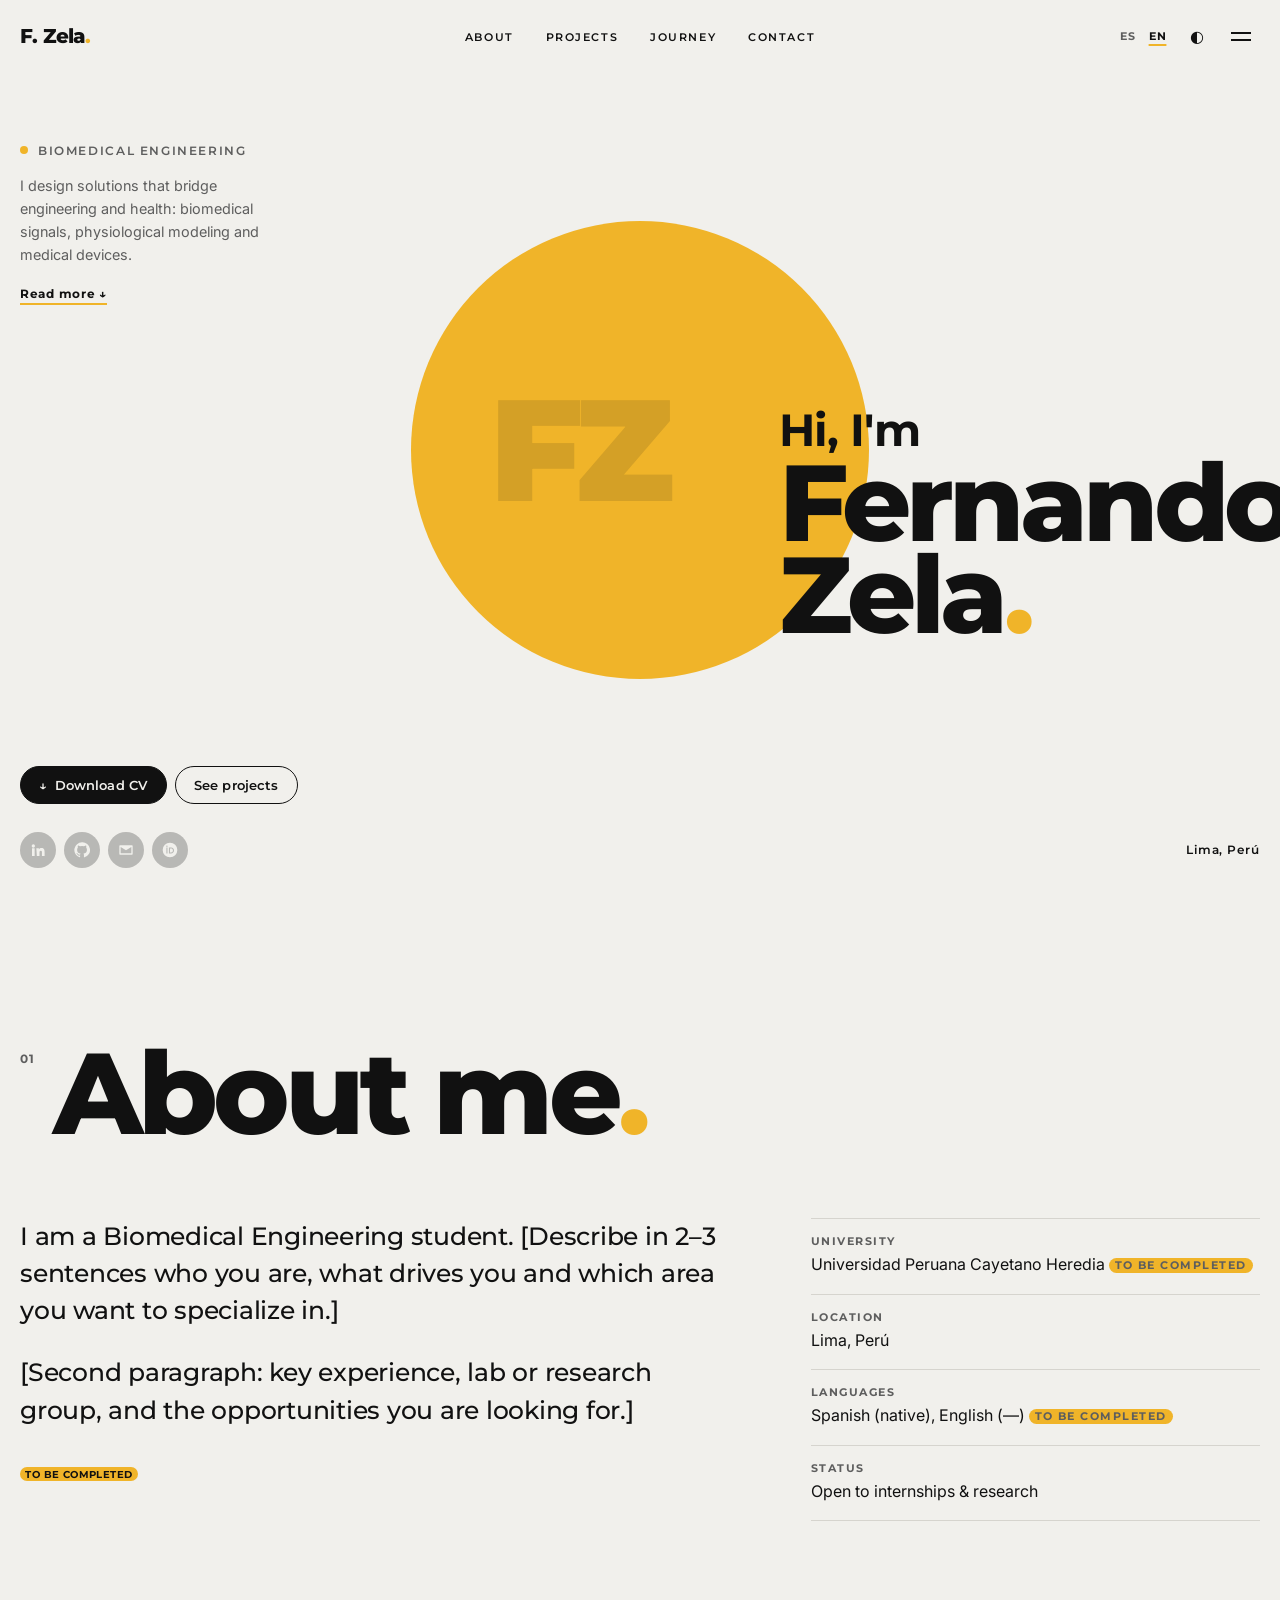
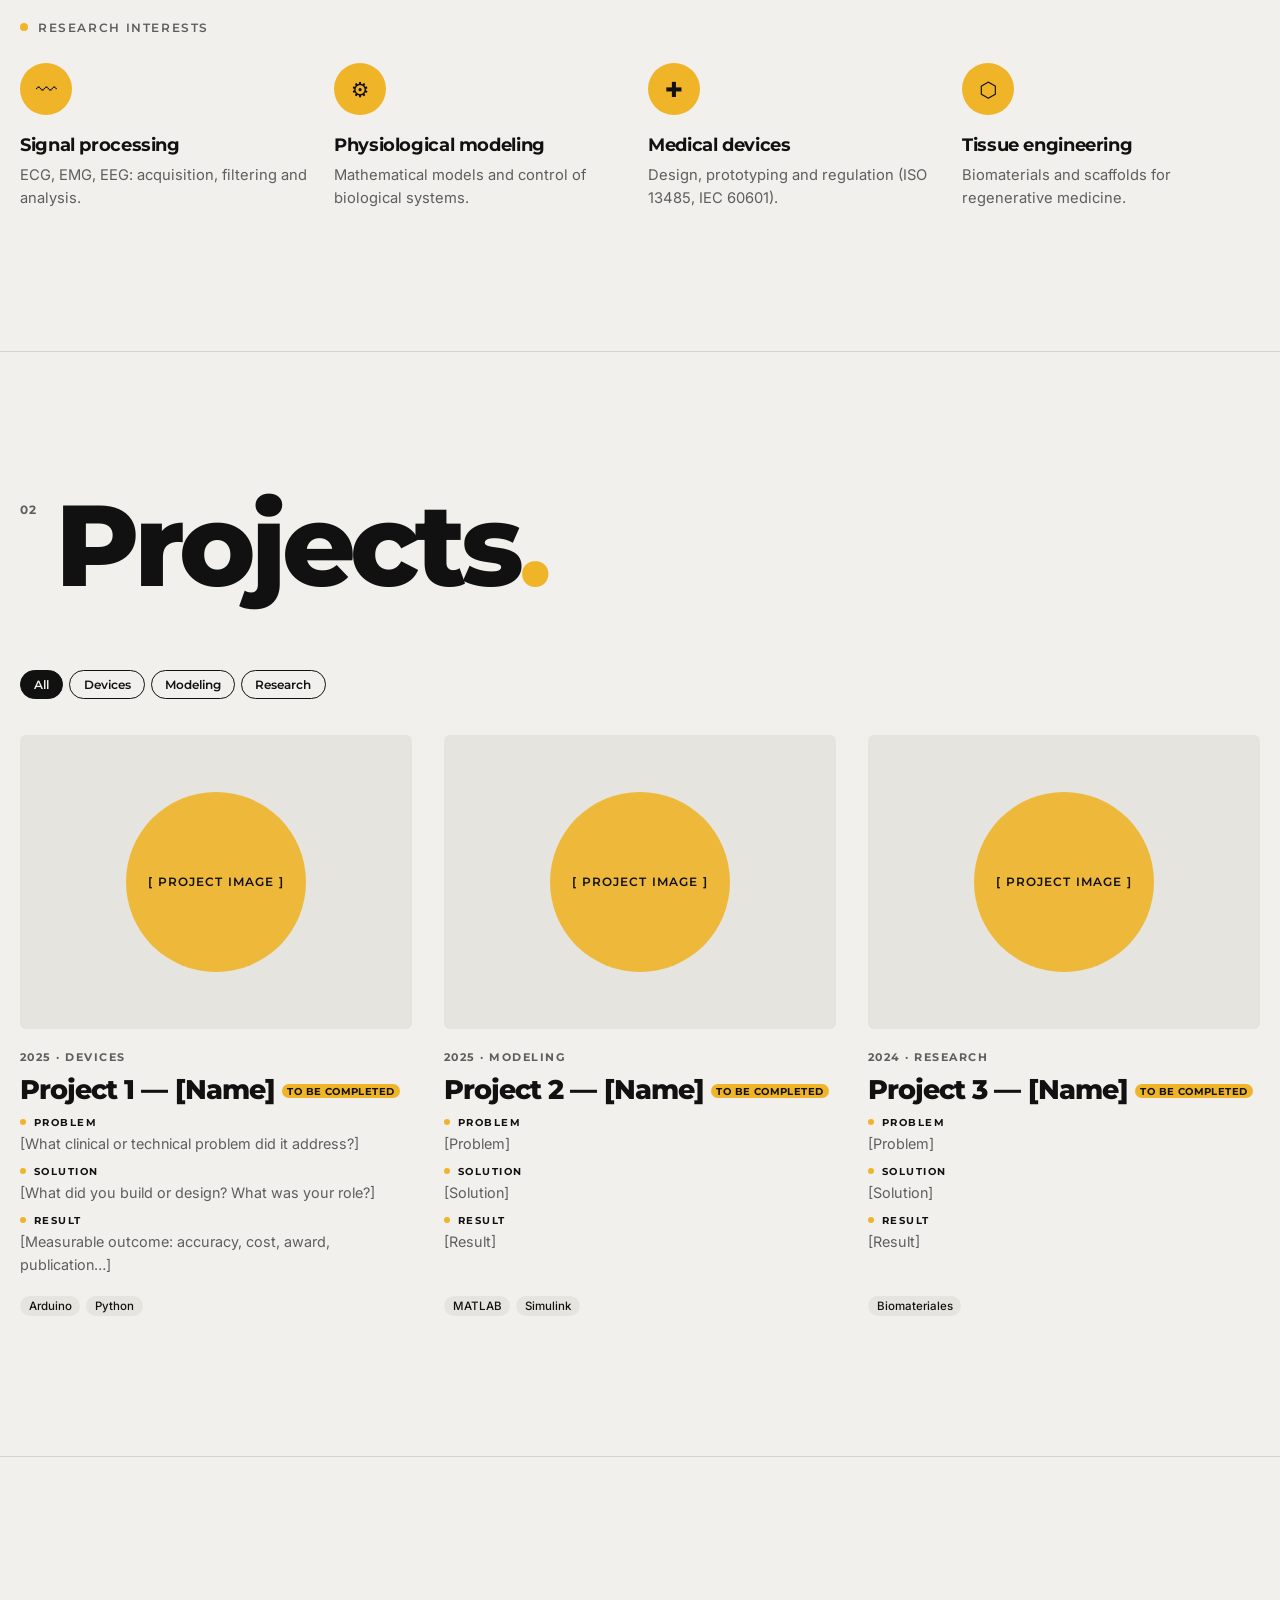
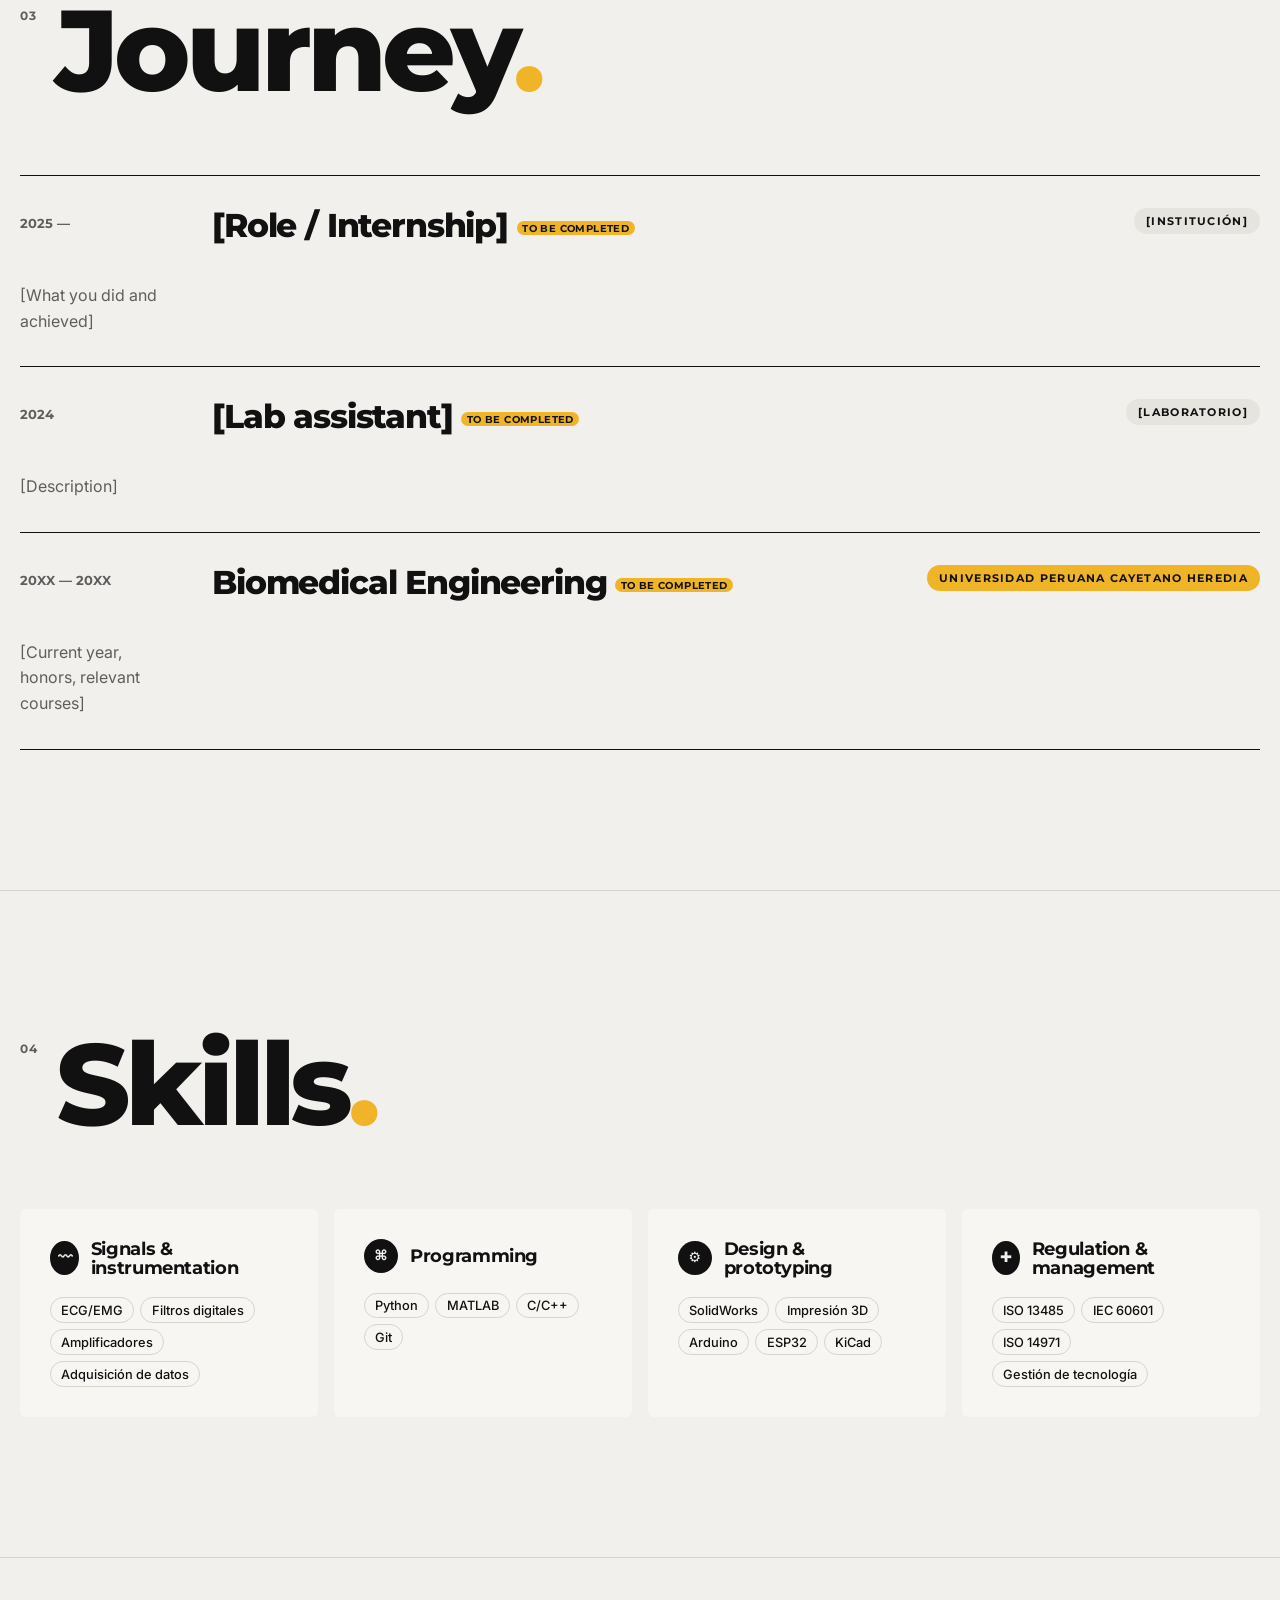
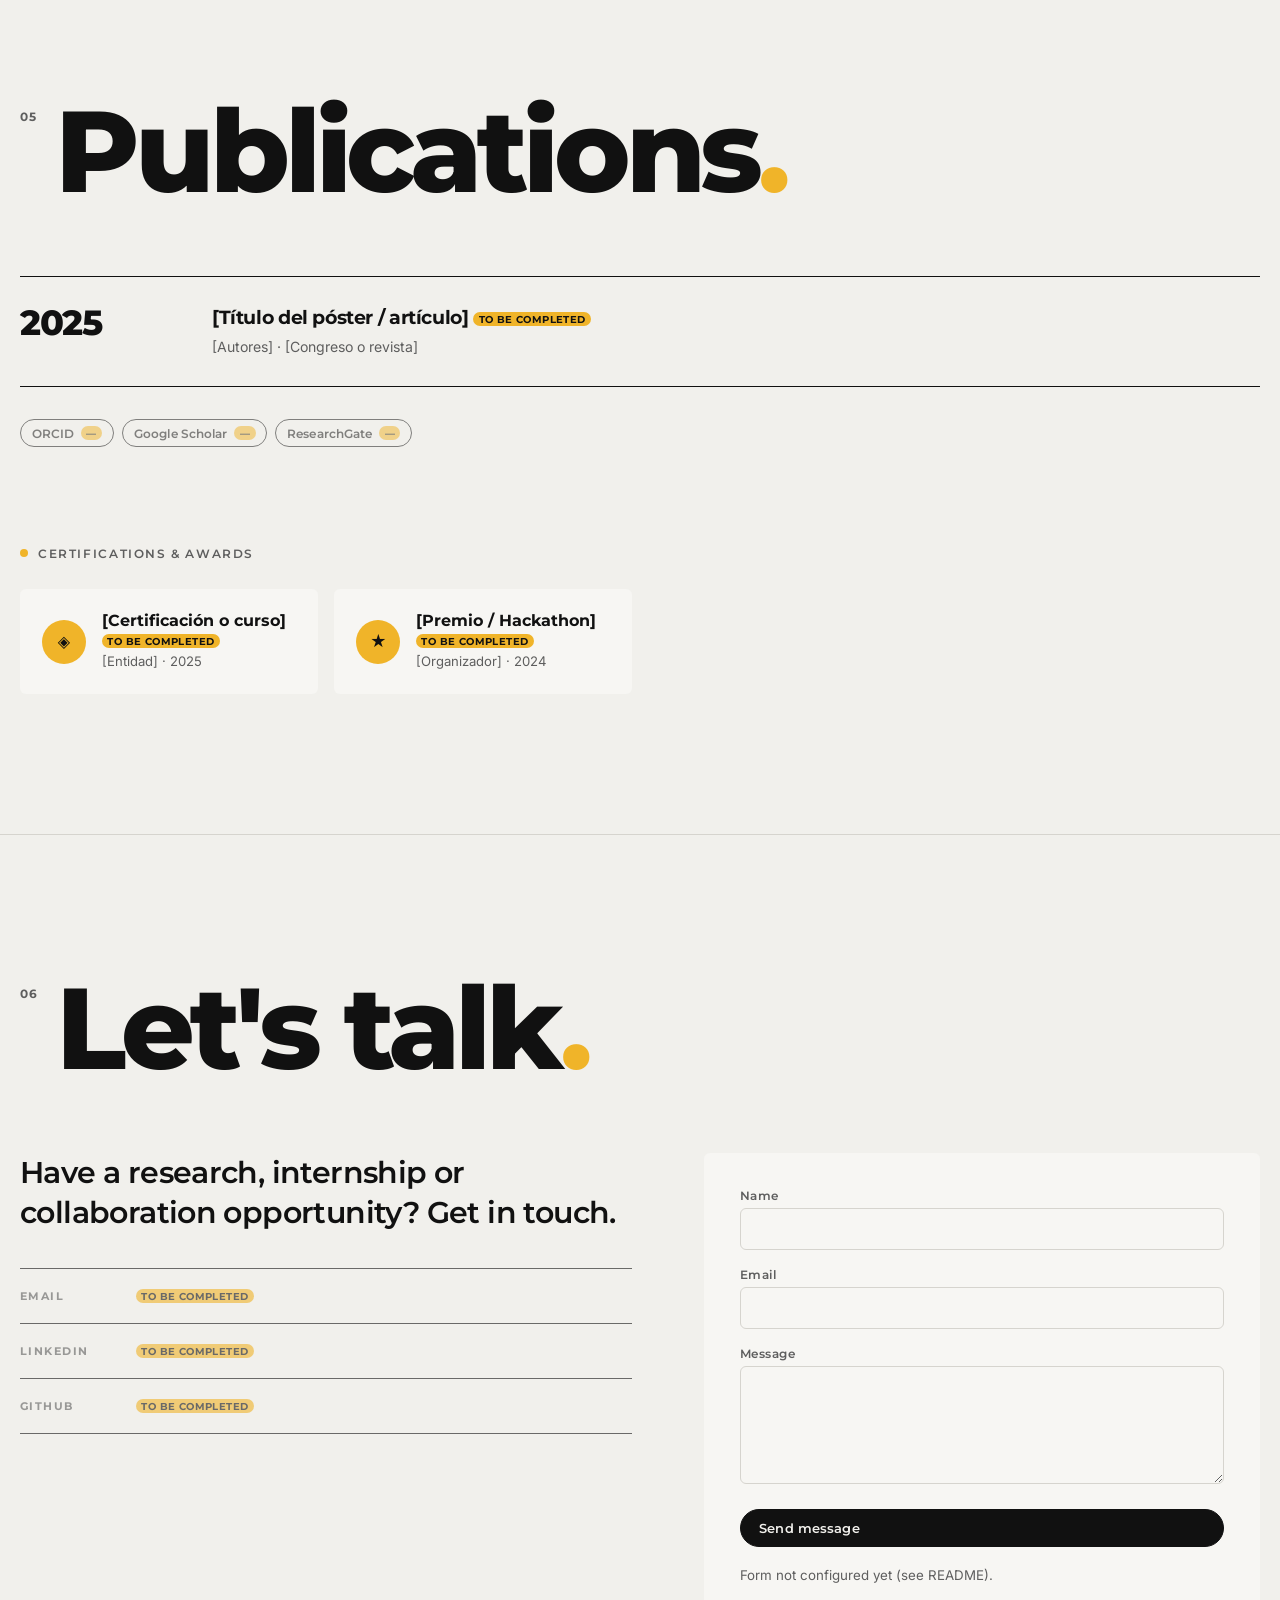
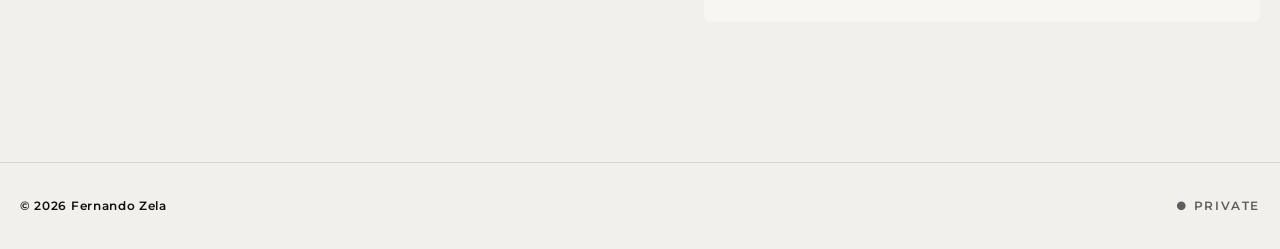
==== index.html @ 67ae86ae "Add files via upload" ====
<!doctype html>
<html lang="es">
<head>
  <meta charset="utf-8">
  <meta name="viewport" content="width=device-width, initial-scale=1">
  <title>Hi, I'm Fernando Zela</title>
  <meta name="description" content="Fernando Zela — Ingeniería Biomédica. Proyectos, experiencia e investigación.">
  <link rel="icon" href="data:image/svg+xml,<svg xmlns='http://www.w3.org/2000/svg' viewBox='0 0 32 32'><circle cx='16' cy='16' r='16' fill='%23f0b429'/><text x='16' y='21' font-family='Arial' font-weight='900' font-size='14' text-anchor='middle' fill='%23111'>fz</text></svg>">
  <link rel="preconnect" href="https://fonts.googleapis.com">
  <link href="https://fonts.googleapis.com/css2?family=Montserrat:wght@500;600;700;800;900&family=Inter:wght@400;500;600&family=JetBrains+Mono:wght@400;500&display=swap" rel="stylesheet">
  <script>try { if (localStorage.getItem("theme") === "dark") document.documentElement.dataset.theme = "dark"; } catch (e) {}</script>
  <link rel="stylesheet" href="css/base.css">
  <link rel="stylesheet" href="css/public.css">
</head>
<body>

<nav class="nav">
  <div class="container">
    <a class="brand" href="#top">F. Zela<span class="dot">.</span></a>
    <ul class="nav-links">
      <li><a href="#about" data-i18n="nav.about"></a></li>
      <li><a href="#projects" data-i18n="nav.projects"></a></li>
      <li><a href="#experience" data-i18n="nav.experience"></a></li>
      <li><a href="#contact" data-i18n="nav.contact"></a></li>
    </ul>
    <div class="nav-tools">
      <div class="lang-toggle" role="group" aria-label="Idioma / Language">
        <button data-lang="es">ES</button><button data-lang="en">EN</button>
      </div>
      <button class="icon-btn" data-theme-toggle aria-label="Cambiar tema">◐</button>
      <button class="icon-btn burger" id="menuBtn" aria-label="Menú" aria-expanded="false"><span></span><span></span></button>
    </div>
  </div>
</nav>

<!-- Menú a pantalla completa -->
<div class="overlay" id="overlay" hidden>
  <div class="container">
    <ol class="overlay-links">
      <li><a href="#about" data-i18n="nav.about"></a></li>
      <li><a href="#projects" data-i18n="nav.projects"></a></li>
      <li><a href="#experience" data-i18n="nav.experience"></a></li>
      <li><a href="#skills" data-i18n="nav.skills"></a></li>
      <li><a href="#publications" data-i18n="nav.publications"></a></li>
      <li><a href="#contact" data-i18n="nav.contact"></a></li>
    </ol>
  </div>
</div>

<header class="hero" id="top">
  <div class="container hero-grid">
    <div class="hero-intro">
      <div class="eyebrow" data-c="role"></div>
      <p class="tagline" data-c="tagline"></p>
      <a class="more" href="#about"><span data-i18n="hero.more"></span> ↓</a>
    </div>

    <div class="hero-visual">
      <div class="circle"></div>
      <div class="hero-photo" id="heroPhoto">
        <span class="initials" data-c="initials"></span>
        <img id="photo" alt="Fernando Zela" onerror="this.remove()">
      </div>
    </div>

    <h1 class="hero-title display"><span data-i18n="hero.hi"></span><span class="nm" data-c="name"></span></h1>

    <div class="hero-cta">
      <a class="btn primary" id="cvBtn" href="#" download>↓ <span data-i18n="hero.cv"></span></a>
      <a class="btn" href="#projects" data-i18n="hero.projects"></a>
    </div>

    <div class="hero-foot">
      <div class="socials" id="socials"></div>
      <span class="loc" data-c="location"></span>
    </div>
  </div>
</header>

<main>
  <section class="block" id="about">
    <div class="container">
      <div class="section-head"><span class="num">01</span><h2 class="display" data-i18n="sec.about"></h2></div>
      <div class="about-grid reveal">
        <div id="aboutText"></div>
        <div class="facts" id="facts"></div>
      </div>
      <h3 class="eyebrow sub" data-i18n="sec.interests"></h3>
      <div class="interests" id="interests"></div>
    </div>
  </section>

  <section class="block" id="projects">
    <div class="container">
      <div class="section-head"><span class="num">02</span><h2 class="display" data-i18n="sec.projects"></h2></div>
      <div class="filters" id="filters"></div>
      <div class="projects" id="projectList"></div>
    </div>
  </section>

  <section class="block" id="experience">
    <div class="container">
      <div class="section-head"><span class="num">03</span><h2 class="display" data-i18n="sec.experience"></h2></div>
      <div class="timeline reveal" id="timeline"></div>
    </div>
  </section>

  <section class="block" id="skills">
    <div class="container">
      <div class="section-head"><span class="num">04</span><h2 class="display" data-i18n="sec.skills"></h2></div>
      <div class="skills" id="skillList"></div>
    </div>
  </section>

  <section class="block" id="publications">
    <div class="container">
      <div class="section-head"><span class="num">05</span><h2 class="display" data-i18n="sec.publications"></h2></div>
      <div class="pubs" id="pubList"></div>
      <div class="ids" id="ids"></div>
      <h3 class="eyebrow sub" data-i18n="sec.certs"></h3>
      <div class="certs" id="certList"></div>
    </div>
  </section>

  <section class="block contact-block" id="contact">
    <div class="container">
      <div class="section-head"><span class="num">06</span><h2 class="display" data-i18n="sec.contact"></h2></div>
      <div class="contact">
        <div>
          <p class="lead" data-i18n="contact.intro"></p>
          <div class="contact-links" id="contactLinks"></div>
        </div>
        <form class="card" id="contactForm" method="POST">
          <div><label data-i18n="contact.name"></label><input name="name" required></div>
          <div><label data-i18n="contact.email"></label><input name="email" type="email" required></div>
          <div><label data-i18n="contact.message"></label><textarea name="message" rows="5" required></textarea></div>
          <button class="btn primary" type="submit" data-i18n="contact.send"></button>
          <small class="muted" id="formNote"></small>
        </form>
      </div>
    </div>
  </section>
</main>

<footer>
  <div class="container">
    <span>© <span id="year"></span> Fernando Zela</span>
    <a class="lock" href="privado.html" title="Área privada">● <span data-i18n="footer.private"></span></a>
  </div>
</footer>

<script src="js/content.js"></script>
<script src="js/public.js"></script>
</body>
</html>
---- css/base.css ----
/* ===== Tokens: minimalismo premium · tipografía oversized =====
   Por defecto: claro (blanco hueso + negro + acento mostaza).
   Tema oscuro opcional con data-theme="dark". */
:root {
  --bg: #f1f0ec;
  --surface: #f7f6f3;
  --surface-2: #e6e4de;
  --ink: #111111;
  --muted: #5e5e5e;
  --line: #d6d4ce;
  --line-strong: #111111;
  --accent: #f0b429;
  --accent-ink: #8a5d00;
  --accent-soft: rgba(240, 180, 41, .18);
  --on-accent: #111111;
  --signal: #d7263d;
  --warn: #b76e00;
  --ok: #2b8a3e;
  --radius: 999px;      /* botones y campos en forma de píldora */
  --radius-box: 6px;    /* tarjetas y paneles */
  --shadow: none;
  --sans: 'Inter', system-ui, -apple-system, 'Segoe UI', Roboto, sans-serif;
  --display: 'Montserrat', 'Inter', system-ui, sans-serif;
  --mono: 'JetBrains Mono', ui-monospace, 'Cascadia Code', Consolas, monospace;
  color-scheme: light;
}
:root[data-theme="dark"] {
  --bg: #0b0b0b;
  --surface: #121212;
  --surface-2: #1c1c1c;
  --ink: #f1f0ec;
  --muted: #a3a3a3;
  --line: #2a2a2a;
  --line-strong: #f1f0ec;
  --accent: #f0b429;
  --accent-ink: #f0b429;
  --accent-soft: rgba(240, 180, 41, .14);
  --on-accent: #111111;
  --signal: #ff5c6c;
  --warn: #ffb547;
  --ok: #5fd38a;
  color-scheme: dark;
}

*, *::before, *::after { box-sizing: border-box; }
[hidden] { display: none !important; }
html { scroll-behavior: smooth; }
body {
  margin: 0;
  background: var(--bg);
  color: var(--ink);
  font: 16px/1.6 var(--sans);
  -webkit-font-smoothing: antialiased;
}
::selection { background: var(--accent); color: var(--on-accent); }
a { color: var(--ink); text-decoration: underline; text-decoration-color: var(--accent); text-decoration-thickness: 2px; text-underline-offset: 3px; }
a:hover { color: var(--ink); text-decoration-color: var(--ink); }
img { max-width: 100%; display: block; }
h1, h2, h3, h4 { line-height: 1.1; margin: 0 0 .5em; letter-spacing: -.02em; font-weight: 700; font-family: var(--display); }

/* Titular oversized: minúsculas, peso extra, punto final en acento */
.display {
  font: 800 clamp(2.6rem, 7vw, 6rem)/.92 var(--display);
  letter-spacing: -.045em; margin: 0;
}
.display .dot, .dot { color: var(--accent); }

.mono { font-family: var(--mono); }
.muted { color: var(--muted); }
.container { width: min(1240px, 100% - 32px); margin-inline: auto; }

/* Botones */
.btn {
  display: inline-flex; align-items: center; gap: .55em;
  padding: .75em 1.4em; border-radius: var(--radius);
  border: 1.5px solid var(--ink); background: transparent; color: var(--ink);
  font: 600 .82rem var(--display); letter-spacing: .01em; cursor: pointer; text-decoration: none;
  transition: background .15s, color .15s, border-color .15s;
}
.btn:hover { background: var(--ink); color: var(--bg); }
.btn.primary { background: var(--ink); border-color: var(--ink); color: var(--bg); }
.btn.primary:hover { background: var(--accent); border-color: var(--accent); color: var(--on-accent); }
.btn.ghost { border-color: transparent; }
.btn.ghost:hover { background: var(--surface-2); color: var(--ink); }
.btn.danger { color: var(--signal); border-color: var(--signal); }
.btn.danger:hover { background: var(--signal); color: #fff; }
.btn.danger.ghost { border-color: transparent; }
.btn.sm { padding: .45em .9em; font-size: .75rem; }
.btn:disabled { opacity: .4; cursor: not-allowed; }

/* Tarjetas */
.card {
  background: var(--surface); border: 1px solid var(--line);
  border-radius: var(--radius-box); padding: 24px;
}

/* Etiquetas */
.tag {
  display: inline-block; padding: .25em .75em; border-radius: 999px;
  background: var(--surface-2); color: var(--ink);
  font: 500 .72rem var(--sans);
}
.todo {
  display: inline-block; padding: .1em .55em; border-radius: 999px;
  background: var(--accent); color: var(--on-accent);
  font: 700 .62rem var(--display); letter-spacing: .04em; text-transform: uppercase; vertical-align: middle;
}

/* Formularios */
label { font: 600 .72rem var(--display); letter-spacing: .04em; color: var(--muted); display: block; margin-bottom: .4em; }
input, select, textarea {
  width: 100%; padding: .7em .9em; border-radius: var(--radius-box);
  border: 1px solid var(--line); background: var(--surface); color: var(--ink);
  font: .95rem var(--sans);
}
input:focus, select:focus, textarea:focus { outline: none; border-color: var(--ink); box-shadow: 0 0 0 1px var(--ink); }
input[type="color"] { padding: 2px; height: 40px; }
input[type="checkbox"] { width: auto; accent-color: var(--ink); }

.eyebrow {
  font: 600 .72rem var(--display); letter-spacing: .14em; text-transform: uppercase;
  color: var(--muted);
}
.eyebrow::before { content: ""; display: inline-block; width: 8px; height: 8px; border-radius: 50%; background: var(--accent); margin-right: 10px; vertical-align: 1px; }

/* Selector de tema */
.theme-toggle { width: 36px; height: 36px; padding: 0; justify-content: center; font-size: .95rem; }
---- css/public.css ----
/* ===== Página pública · minimalismo premium, tipografía oversized ===== */

/* ---------- Navegación ultra reducida ---------- */
.nav { position: sticky; top: 0; z-index: 30; background: var(--bg); }
.nav .container { display: grid; grid-template-columns: 1fr auto 1fr; align-items: center; height: 72px; gap: 16px; }
.brand { font: 800 1.25rem var(--display); letter-spacing: -.04em; color: var(--ink); text-decoration: none; }
.brand:hover { color: var(--ink); }
.nav-links { display: flex; gap: 32px; list-style: none; margin: 0; padding: 0; }
.nav-links a { color: var(--ink); text-decoration: none; font: 600 .7rem var(--display); letter-spacing: .14em; text-transform: uppercase; position: relative; }
.nav-links a::after { content: ""; position: absolute; left: 0; right: 100%; bottom: -6px; height: 2px; background: var(--accent); transition: right .25s; }
.nav-links a:hover::after { right: 0; }
.nav-tools { display: flex; gap: 6px; align-items: center; justify-self: end; }
.lang-toggle { display: inline-flex; gap: 2px; }
.lang-toggle button {
  border: 0; background: transparent; color: var(--muted); padding: .4em .5em;
  font: 700 .7rem var(--display); letter-spacing: .08em; cursor: pointer;
}
.lang-toggle button.active { color: var(--ink); text-decoration: underline; text-decoration-color: var(--accent); text-decoration-thickness: 2px; text-underline-offset: 4px; }
.icon-btn { width: 38px; height: 38px; border: 0; background: transparent; color: var(--ink); cursor: pointer; border-radius: 50%; display: grid; place-items: center; font-size: 1rem; }
.icon-btn:hover { background: var(--surface-2); }
.burger { gap: 5px; align-content: center; }
.burger span { display: block; width: 20px; height: 2px; background: var(--ink); transition: transform .25s; }
.menu-open .burger span:first-child { transform: translateY(3.5px) rotate(45deg); }
.menu-open .burger span:last-child { transform: translateY(-3.5px) rotate(-45deg); }

/* Menú a pantalla completa */
.overlay { position: fixed; inset: 72px 0 0; z-index: 29; background: var(--bg); display: flex; align-items: center; overflow-y: auto; }
.overlay[hidden] { display: none; }
.overlay-links { list-style: none; margin: 0; padding: 24px 0; counter-reset: n; }
.overlay-links li { counter-increment: n; }
.overlay-links a { display: flex; align-items: baseline; gap: 20px; text-decoration: none; color: var(--ink);
  font: 800 clamp(2.4rem, 7vw, 5.5rem)/1.05 var(--display); letter-spacing: -.045em; }
.overlay-links a::before { content: "0" counter(n); font: 600 .8rem var(--display); color: var(--muted); letter-spacing: .1em; }
.overlay-links a::after { content: "."; color: var(--accent); }
.overlay-links a:hover { color: var(--accent-ink); }
.menu-open { overflow: hidden; }

@media (max-width: 860px) {
  .nav .container { grid-template-columns: 1fr auto; }
  .nav-links { display: none; }
}

/* ---------- Hero ---------- */
.hero { overflow: hidden; }
.hero-grid {
  display: grid; position: relative;
  grid-template-columns: minmax(200px, 1fr) minmax(320px, 1.25fr) minmax(220px, 1fr);
  grid-template-rows: 1fr auto auto;
  min-height: calc(100svh - 72px); padding: 24px 0 32px; column-gap: 24px;
}
.hero-intro { grid-column: 1; grid-row: 1; align-self: start; padding-top: 48px; max-width: 270px; z-index: 2; }
.hero-intro .eyebrow { margin-bottom: 16px; }
.hero-intro .tagline { font-size: .9rem; line-height: 1.6; color: var(--muted); margin: 0 0 14px; }
.more { font: 700 .75rem var(--display); letter-spacing: .06em; text-decoration: none; color: var(--ink); border-bottom: 2px solid var(--accent); padding-bottom: 2px; }

.hero-visual { grid-column: 2; grid-row: 1 / 3; align-self: center; justify-self: center; position: relative; width: min(100%, 540px); aspect-ratio: 1; }
.circle { position: absolute; inset: 0; border-radius: 50%; background: var(--accent); animation: rise 1s cubic-bezier(.2, .8, .2, 1) both; }
@keyframes rise { from { transform: scale(.85); opacity: 0; } }
.hero-photo { position: absolute; inset: 7%; border-radius: 50%; overflow: hidden; display: grid; place-items: center; }
.hero-photo img { position: absolute; inset: 0; width: 100%; height: 100%; object-fit: cover; filter: grayscale(1) contrast(1.1); }
.hero-photo .initials { font: 900 clamp(4rem, 12vw, 9rem)/1 var(--display); letter-spacing: -.06em; color: var(--on-accent); opacity: .12; justify-self: start; margin-left: 12%; }
/* Foto sin fondo (PNG): sobresale por encima del círculo, como en la referencia */
.hero-photo.cutout { inset: -14% 8% 0; border-radius: 0 0 50% 50% / 0 0 40% 40%; overflow: hidden; }
.hero-photo.cutout img { object-fit: contain; object-position: bottom center; }

.hero-title {
  grid-column: 2 / 4; grid-row: 1 / 3; align-self: center; justify-self: end; z-index: 2;
  margin: 18% 0 0; font-size: clamp(3.2rem, 8.4vw, 7.6rem); line-height: .86; text-align: left;
}
.hero-title > span:first-child { display: block; font-size: .42em; font-weight: 700; letter-spacing: -.02em; margin-bottom: .15em; }
.hero-title .nm { display: block; max-width: 6.5ch; }
.hero-title .nm::after { content: "."; color: var(--accent); }
[data-theme="dark"] .hero-title .nm::after { color: var(--ink); }

.hero-cta { grid-column: 1; grid-row: 2; align-self: end; display: flex; flex-wrap: wrap; gap: 8px; z-index: 2; }

.hero-foot { grid-column: 1 / -1; grid-row: 3; display: flex; justify-content: space-between; align-items: center; padding-top: 28px; }
.socials { display: flex; gap: 8px; }
.socials a, .socials span { width: 36px; height: 36px; border-radius: 50%; display: grid; place-items: center; background: var(--ink); color: var(--bg); transition: background .2s, transform .2s; }
.socials a:hover { background: var(--accent); color: var(--on-accent); transform: translateY(-2px); }
.socials .off { opacity: .25; }
.loc { font: 600 .72rem var(--display); letter-spacing: .08em; }

@media (max-width: 960px) {
  .hero-grid { grid-template-columns: 1fr; grid-template-rows: auto; min-height: 0; padding-top: 16px; row-gap: 0; }
  .hero-visual { grid-column: 1; grid-row: 1; width: min(88%, 440px); justify-self: start; }
  .hero-title { grid-column: 1; grid-row: 2; justify-self: end; margin: -22% 0 0; }
  .hero-intro { grid-column: 1; grid-row: 3; padding-top: 32px; max-width: 46ch; }
  .hero-cta { grid-column: 1; grid-row: 4; padding-top: 20px; }
  .hero-foot { grid-row: 5; }
}

/* ---------- Secciones ---------- */
section.block { padding: 140px 0; }
section.block + section.block { border-top: 1px solid var(--line); }
.section-head { display: flex; align-items: flex-start; gap: 18px; margin-bottom: 72px; }
.section-head .num { font: 700 .75rem var(--display); letter-spacing: .1em; color: var(--muted); padding-top: .9em; }
.section-head h2 { font-size: clamp(3rem, 9vw, 8rem); }
.section-head h2::after { content: "."; color: var(--accent); }
.eyebrow.sub { margin: 100px 0 28px; }
@media (max-width: 860px) {
  section.block { padding: 88px 0; }
  .section-head { margin-bottom: 44px; gap: 10px; }
}

/* Sobre mí */
.about-grid { display: grid; grid-template-columns: 1.6fr 1fr; gap: 72px; align-items: start; }
#aboutText { font: 500 clamp(1.15rem, 2vw, 1.55rem)/1.5 var(--display); letter-spacing: -.01em; }
#aboutText p { margin: 0 0 1em; }
#aboutText p:first-child::first-letter { color: var(--ink); }
.facts { display: grid; }
.fact { display: grid; gap: 4px; padding: 16px 0; border-top: 1px solid var(--line); }
.fact:last-child { border-bottom: 1px solid var(--line); }
.fact span:first-child { font: 700 .66rem var(--display); letter-spacing: .14em; text-transform: uppercase; color: var(--muted); }
@media (max-width: 860px) { .about-grid { grid-template-columns: 1fr; gap: 40px; } }

/* Intereses */
.interests { display: grid; grid-template-columns: repeat(auto-fit, minmax(230px, 1fr)); gap: 16px; }
.interest { border: 0; background: transparent; padding: 0; }
.interest .ico { width: 52px; height: 52px; border-radius: 50%; background: var(--accent); color: var(--on-accent); display: grid; place-items: center; font-size: 1.3rem; margin-bottom: 20px; }
.interest h3 { font-size: 1.15rem; margin-bottom: 8px; }
.interest p { margin: 0; color: var(--muted); font-size: .92rem; }

/* Proyectos */
.filters { display: flex; gap: 6px; flex-wrap: wrap; margin-bottom: 36px; }
.filters button { border: 1.5px solid var(--ink); background: transparent; color: var(--ink);
  padding: .5em 1.1em; border-radius: 999px; font: 600 .75rem var(--display); cursor: pointer; }
.filters button:hover, .filters button.active { background: var(--ink); color: var(--bg); }
.projects { display: grid; grid-template-columns: repeat(auto-fill, minmax(340px, 1fr)); gap: 56px 32px; }
.project { border: 0; background: transparent; padding: 0; display: flex; flex-direction: column; }
.project .thumb { aspect-ratio: 4/3; background: var(--surface-2); border-radius: var(--radius-box); overflow: hidden; position: relative;
  display: grid; place-items: center; color: var(--muted); font: 600 .72rem var(--display); letter-spacing: .1em; text-transform: uppercase; }
.project .thumb::after { content: ""; position: absolute; width: 46%; aspect-ratio: 1; border-radius: 50%; background: var(--accent); opacity: .9; z-index: 0; transition: transform .5s; }
.project .thumb:has(img)::after { display: none; }
.project .thumb span { position: relative; z-index: 1; color: var(--on-accent); }
.project:hover .thumb::after { transform: scale(1.15); }
.project .thumb img { width: 100%; height: 100%; object-fit: cover; filter: grayscale(1); transition: filter .4s, transform .6s; }
.project:hover .thumb img { filter: none; transform: scale(1.03); }
.project .body { padding: 22px 0 0; display: flex; flex-direction: column; gap: 12px; flex: 1; }
.project .period { font: 700 .66rem var(--display); letter-spacing: .14em; text-transform: uppercase; color: var(--muted); }
.project h3 { font: 800 1.7rem/1.05 var(--display); letter-spacing: -.035em; margin: 0; }
.project dl { margin: 0; display: grid; gap: 10px; font-size: .9rem; }
.project dt { font: 700 .64rem var(--display); text-transform: uppercase; letter-spacing: .14em; }
.project dt::before { content: ""; display: inline-block; width: 6px; height: 6px; border-radius: 50%; background: var(--accent); margin-right: 8px; vertical-align: 1px; }
.project dd { margin: 3px 0 0; color: var(--muted); }
.project .tags { display: flex; gap: 6px; flex-wrap: wrap; margin-top: auto; padding-top: 8px; }
.project > .body > a { font: 700 .8rem var(--display); }
@media (max-width: 420px) { .projects { grid-template-columns: 1fr; } }

/* Trayectoria */
.timeline { display: grid; }
.tl-item { display: grid; grid-template-columns: 160px 1fr auto; gap: 32px; padding: 32px 0; border-top: 1px solid var(--line-strong); }
.tl-item:last-child { border-bottom: 1px solid var(--line-strong); }
.tl-item .period { font: 700 .8rem var(--display); color: var(--muted); padding-top: 8px; }
.tl-item h3 { font: 800 clamp(1.4rem, 2.6vw, 2.2rem)/1.05 var(--display); letter-spacing: -.035em; margin: 0 0 8px; }
.tl-item .org { grid-column: 3; grid-row: 1; font: 700 .68rem var(--display); letter-spacing: .12em; text-transform: uppercase; padding: 6px 12px; border-radius: 999px; background: var(--surface-2); align-self: start; }
.tl-item.edu .org { background: var(--accent); color: var(--on-accent); }
.tl-item p { margin: 0; color: var(--muted); }
@media (max-width: 860px) {
  .tl-item { grid-template-columns: 1fr; gap: 8px; }
  .tl-item .org { grid-column: 1; grid-row: auto; justify-self: start; }
}

/* Habilidades */
.skills { display: grid; grid-template-columns: repeat(auto-fit, minmax(250px, 1fr)); gap: 16px; }
.skills > .card { padding: 30px; border: 0; background: var(--surface); }
.skills h3 { font-size: 1.1rem; display: flex; gap: 12px; align-items: center; margin-bottom: 20px; }
.skills h3 span:first-child { width: 34px; height: 34px; border-radius: 50%; background: var(--ink); color: var(--bg); display: grid; place-items: center; font-size: .9rem; }
.skills ul { list-style: none; margin: 0; padding: 0; display: flex; flex-wrap: wrap; gap: 6px; }
.skills li { font: 500 .8rem var(--sans); padding: .35em .8em; border-radius: 999px; border: 1px solid var(--line); }

/* Publicaciones */
.pubs { display: grid; }
.pub { display: grid; grid-template-columns: 160px 1fr; gap: 32px; padding: 28px 0; border: 0; border-top: 1px solid var(--line-strong); border-radius: 0; background: transparent; }
.pub:last-child { border-bottom: 1px solid var(--line-strong); }
.pub .year { font: 800 2.2rem/1 var(--display); letter-spacing: -.04em; }
.pub .title { font: 700 1.2rem/1.3 var(--display); letter-spacing: -.02em; }
.pub .meta { color: var(--muted); font-size: .88rem; margin-top: 6px; }
.ids { display: flex; gap: 8px; flex-wrap: wrap; margin-top: 32px; }
@media (max-width: 860px) { .pub { grid-template-columns: 1fr; gap: 8px; } }

/* Certificaciones */
.certs { display: grid; grid-template-columns: repeat(auto-fill, minmax(280px, 1fr)); gap: 16px; }
.cert { display: flex; gap: 16px; align-items: center; padding: 22px; border: 0; }
.cert .ico { width: 44px; height: 44px; flex: none; border-radius: 50%; background: var(--accent); color: var(--on-accent); display: grid; place-items: center; }
.cert .title { font: 700 .98rem var(--display); }
.cert .meta { color: var(--muted); font-size: .82rem; margin-top: 2px; }

/* Contacto */
.contact { display: grid; grid-template-columns: 1.1fr 1fr; gap: 72px; align-items: start; }
.contact .lead { font: 600 clamp(1.3rem, 2.4vw, 1.9rem)/1.3 var(--display); letter-spacing: -.02em; margin: 0 0 36px; }
.contact-links { display: grid; }
.contact-links a { display: flex; align-items: center; gap: 16px; padding: 20px 0; border-top: 1px solid var(--line-strong); color: var(--ink); text-decoration: none; font: 600 1.05rem var(--display); transition: padding .2s; }
.contact-links a:last-child { border-bottom: 1px solid var(--line-strong); }
.contact-links a[href]:hover { padding-left: 12px; }
.contact-links a[href]::after { content: "→"; margin-left: auto; width: 34px; height: 34px; border-radius: 50%; background: var(--accent); color: var(--on-accent); display: grid; place-items: center; }
.contact-links .k { font: 700 .66rem var(--display); letter-spacing: .14em; text-transform: uppercase; color: var(--muted); min-width: 100px; }
.contact form { display: grid; gap: 18px; padding: 36px; border: 0; }
@media (max-width: 860px) { .contact { grid-template-columns: 1fr; gap: 48px; } }

footer { padding: 36px 0; border-top: 1px solid var(--line); font: 600 .72rem var(--display); letter-spacing: .06em; }
footer .container { display: flex; justify-content: space-between; gap: 16px; flex-wrap: wrap; }
footer .lock { color: var(--muted); text-decoration: none; text-transform: uppercase; letter-spacing: .14em; }
footer .lock:hover { color: var(--ink); }

/* Animación de entrada */
.reveal { opacity: 0; transform: translateY(18px); transition: opacity .8s ease, transform .8s ease; }
.reveal.in { opacity: 1; transform: none; }
@media (prefers-reduced-motion: reduce) { .reveal, .circle { opacity: 1; transform: none; transition: none; animation: none; } }
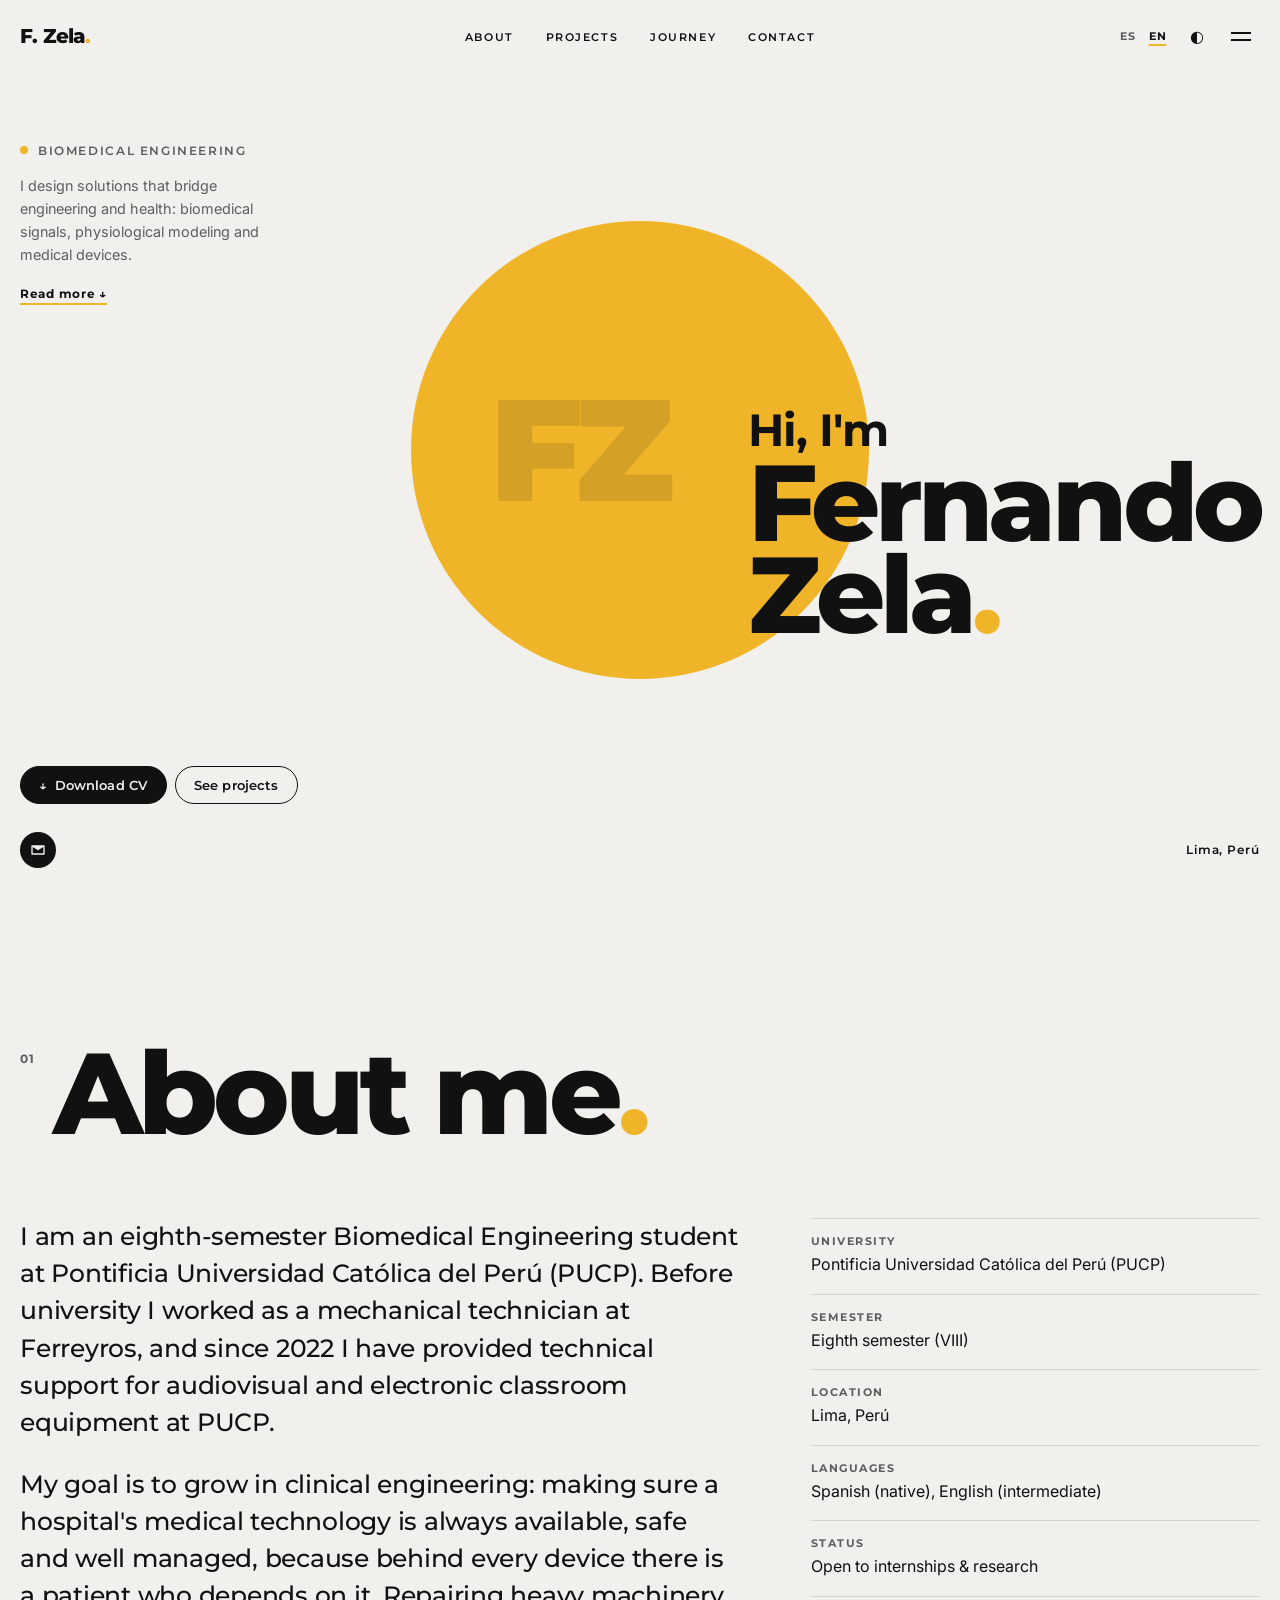
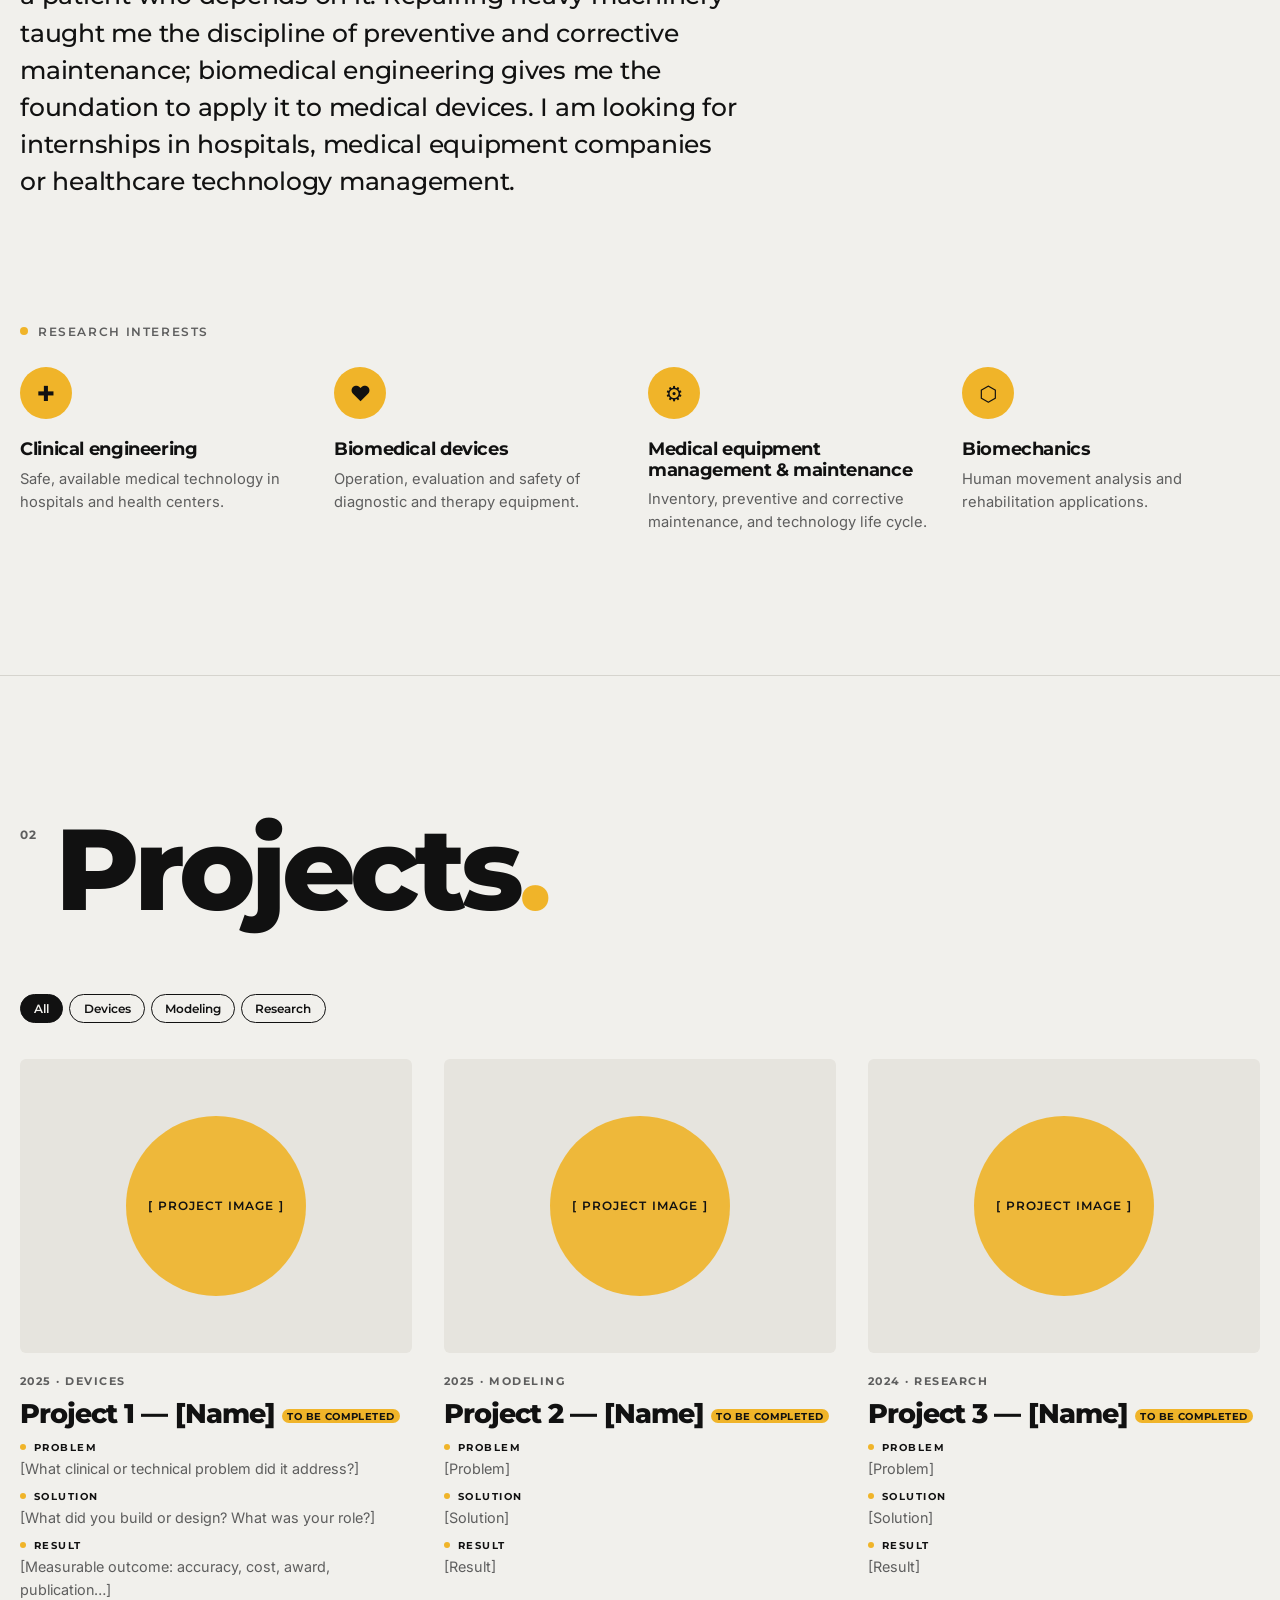
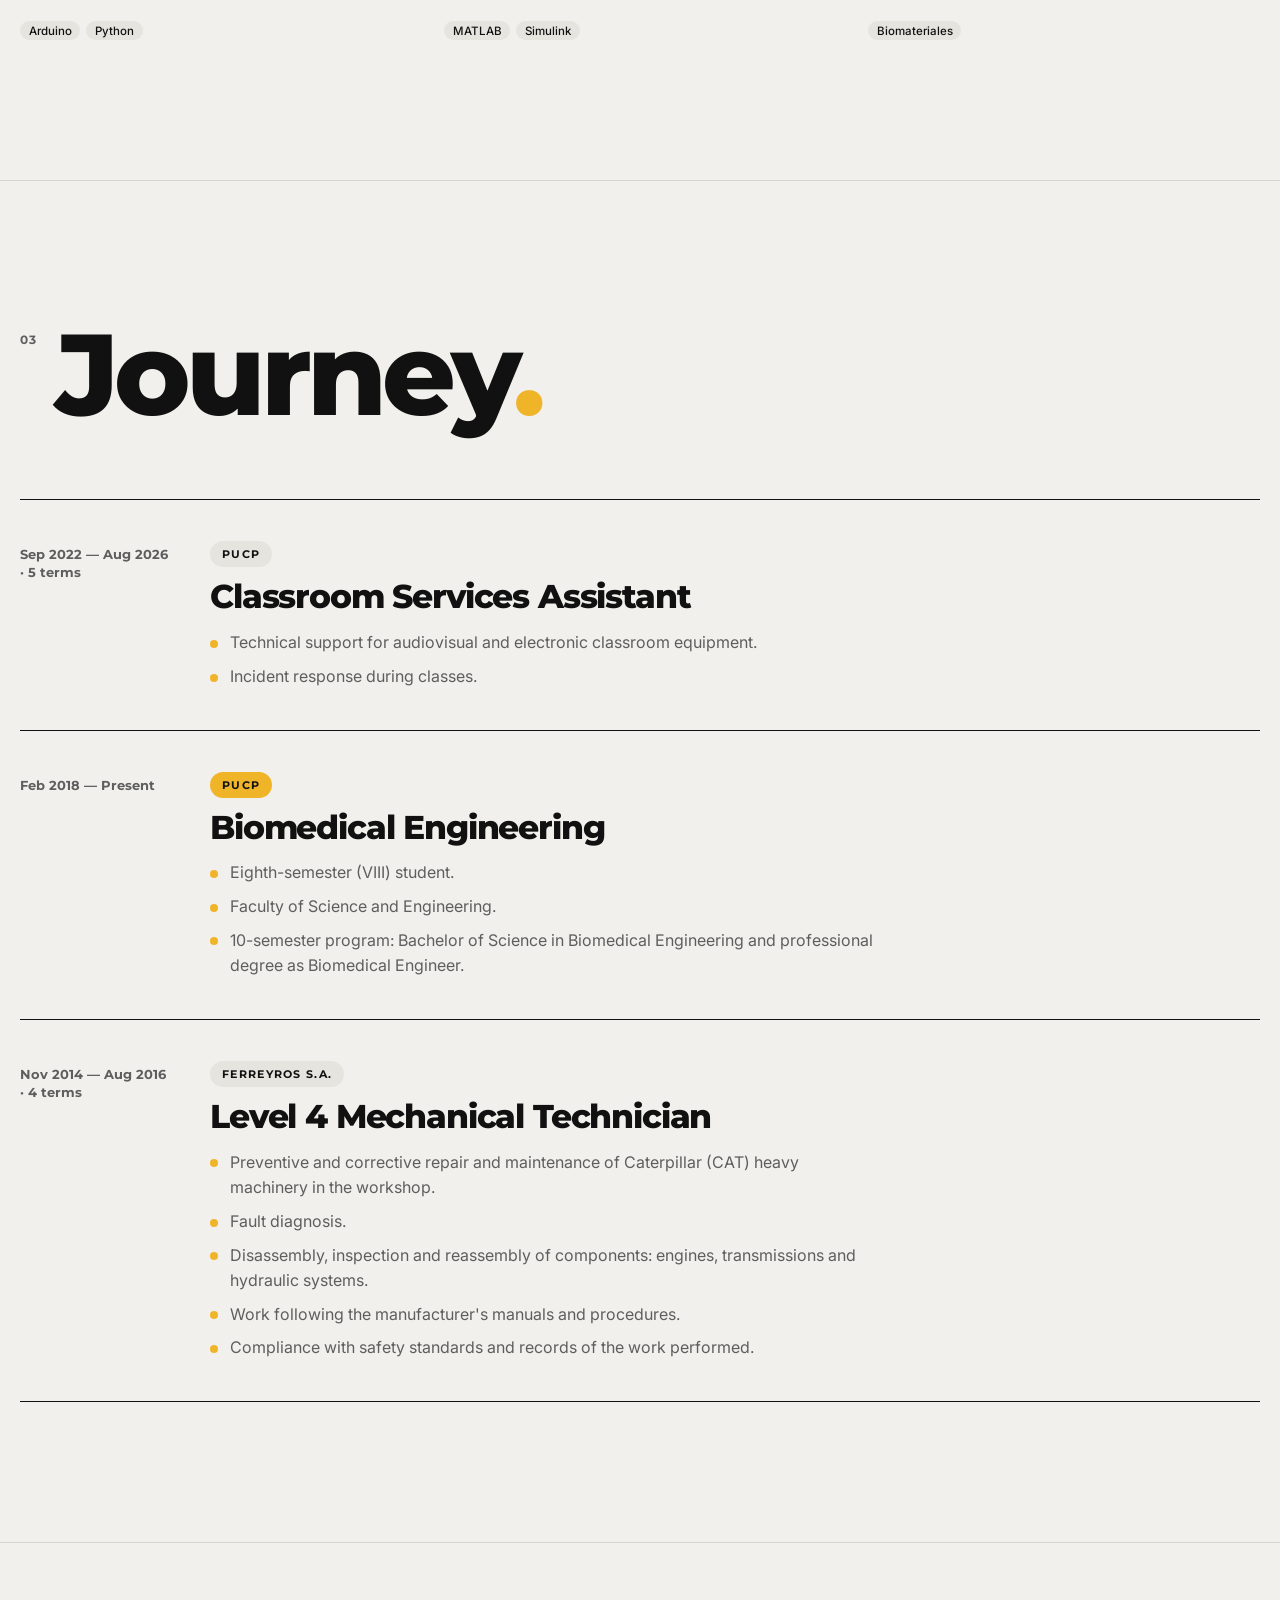
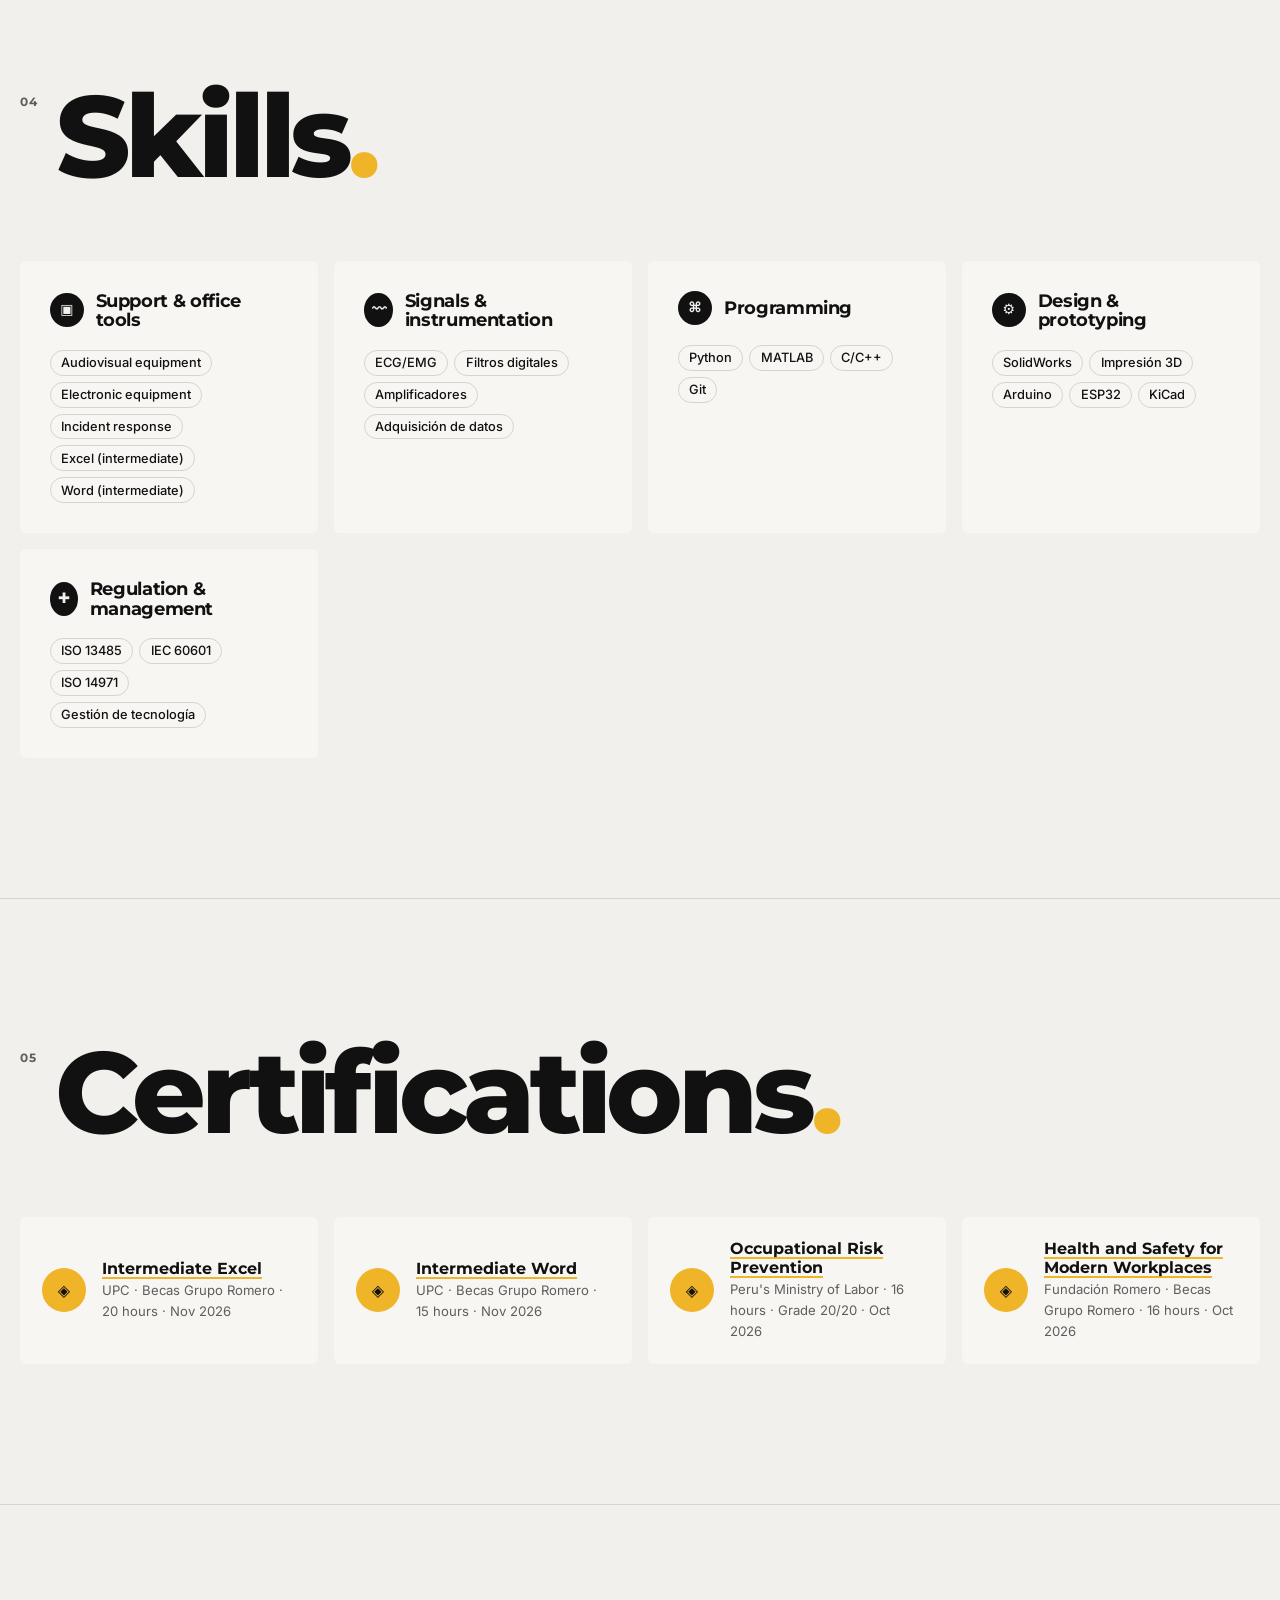
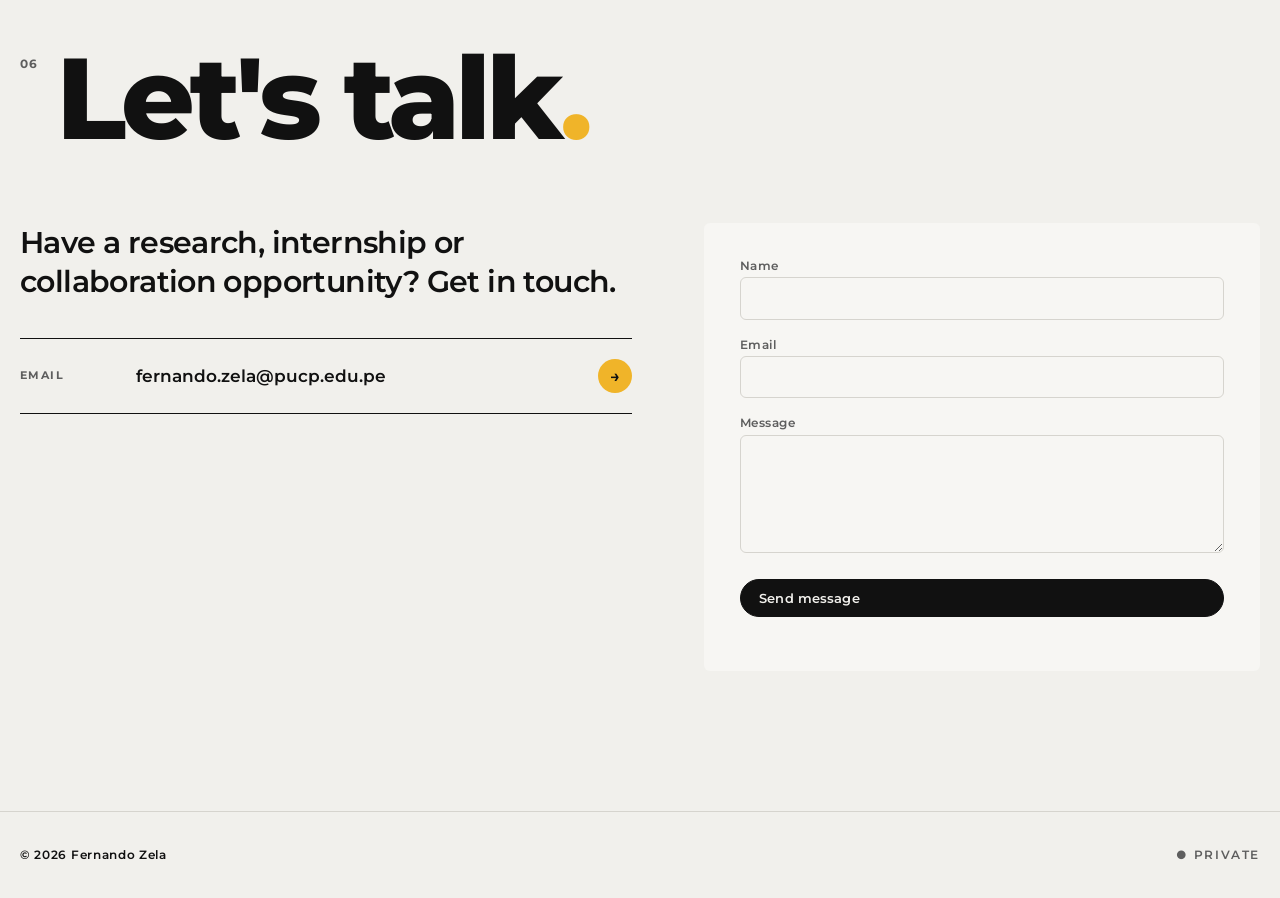
==== commit ace7c350: "Actualiza trayectoria, intereses, certificados y contacto; restaura clave de Supabase - Motivación d" ====
--- a/index.html
+++ b/index.html
@@ -41,7 +41,7 @@
       <li><a href="#projects" data-i18n="nav.projects"></a></li>
       <li><a href="#experience" data-i18n="nav.experience"></a></li>
       <li><a href="#skills" data-i18n="nav.skills"></a></li>
-      <li><a href="#publications" data-i18n="nav.publications"></a></li>
+      <li><a href="#certs" data-i18n="nav.certs"></a></li>
       <li><a href="#contact" data-i18n="nav.contact"></a></li>
     </ol>
   </div>
@@ -112,12 +112,9 @@
     </div>
   </section>
 
-  <section class="block" id="publications">
+  <section class="block" id="certs">
     <div class="container">
-      <div class="section-head"><span class="num">05</span><h2 class="display" data-i18n="sec.publications"></h2></div>
-      <div class="pubs" id="pubList"></div>
-      <div class="ids" id="ids"></div>
-      <h3 class="eyebrow sub" data-i18n="sec.certs"></h3>
+      <div class="section-head"><span class="num">05</span><h2 class="display" data-i18n="sec.certs"></h2></div>
       <div class="certs" id="certList"></div>
     </div>
   </section>
--- a/css/public.css
+++ b/css/public.css
@@ -68,7 +68,7 @@
   margin: 18% 0 0; font-size: clamp(3.2rem, 8.4vw, 7.6rem); line-height: .86; text-align: left;
 }
 .hero-title > span:first-child { display: block; font-size: .42em; font-weight: 700; letter-spacing: -.02em; margin-bottom: .15em; }
-.hero-title .nm { display: block; max-width: 6.5ch; }
+.hero-title .nm { display: block; width: min-content; }
 .hero-title .nm::after { content: "."; color: var(--accent); }
 [data-theme="dark"] .hero-title .nm::after { color: var(--ink); }
 
@@ -149,16 +149,25 @@
 
 /* Trayectoria */
 .timeline { display: grid; }
-.tl-item { display: grid; grid-template-columns: 160px 1fr auto; gap: 32px; padding: 32px 0; border-top: 1px solid var(--line-strong); }
+.tl-item { display: grid; grid-template-columns: 150px 1fr minmax(220px, 340px); gap: 40px; padding: 40px 0; border-top: 1px solid var(--line-strong); align-items: start; }
 .tl-item:last-child { border-bottom: 1px solid var(--line-strong); }
-.tl-item .period { font: 700 .8rem var(--display); color: var(--muted); padding-top: 8px; }
-.tl-item h3 { font: 800 clamp(1.4rem, 2.6vw, 2.2rem)/1.05 var(--display); letter-spacing: -.035em; margin: 0 0 8px; }
-.tl-item .org { grid-column: 3; grid-row: 1; font: 700 .68rem var(--display); letter-spacing: .12em; text-transform: uppercase; padding: 6px 12px; border-radius: 999px; background: var(--surface-2); align-self: start; }
+.tl-item .period { font: 700 .8rem/1.4 var(--display); color: var(--muted); padding-top: 6px; }
+.tl-body { min-width: 0; }
+.tl-item .org { display: inline-block; font: 700 .68rem var(--display); letter-spacing: .12em; text-transform: uppercase; padding: 6px 12px; border-radius: 999px; background: var(--surface-2); margin-bottom: 12px; }
 .tl-item.edu .org { background: var(--accent); color: var(--on-accent); }
+.tl-item h3 { font: 800 clamp(1.4rem, 2.6vw, 2.2rem)/1.05 var(--display); letter-spacing: -.035em; margin: 0 0 16px; }
+.tl-points { margin: 0; padding: 0; list-style: none; display: grid; gap: 8px; }
+.tl-points li { position: relative; padding-left: 20px; color: var(--muted); }
+.tl-points li::before { content: ""; position: absolute; left: 0; top: .6em; width: 8px; height: 8px; border-radius: 50%; background: var(--accent); }
 .tl-item p { margin: 0; color: var(--muted); }
-@media (max-width: 860px) {
-  .tl-item { grid-template-columns: 1fr; gap: 8px; }
-  .tl-item .org { grid-column: 1; grid-row: auto; justify-self: start; }
+.tl-img { margin: 0; }
+.tl-img img { width: 100%; aspect-ratio: 16 / 10; object-fit: cover; border-radius: var(--radius-box); filter: grayscale(1); transition: filter .4s; background: var(--surface-2); }
+.tl-item:hover .tl-img img { filter: none; }
+.tl-img figcaption { font: 500 .7rem var(--display); color: var(--muted); margin-top: 8px; }
+.tl-img figcaption a { color: var(--muted); }
+@media (max-width: 960px) {
+  .tl-item { grid-template-columns: 1fr; gap: 16px; }
+  .tl-img { max-width: 420px; }
 }
 
 /* Habilidades */
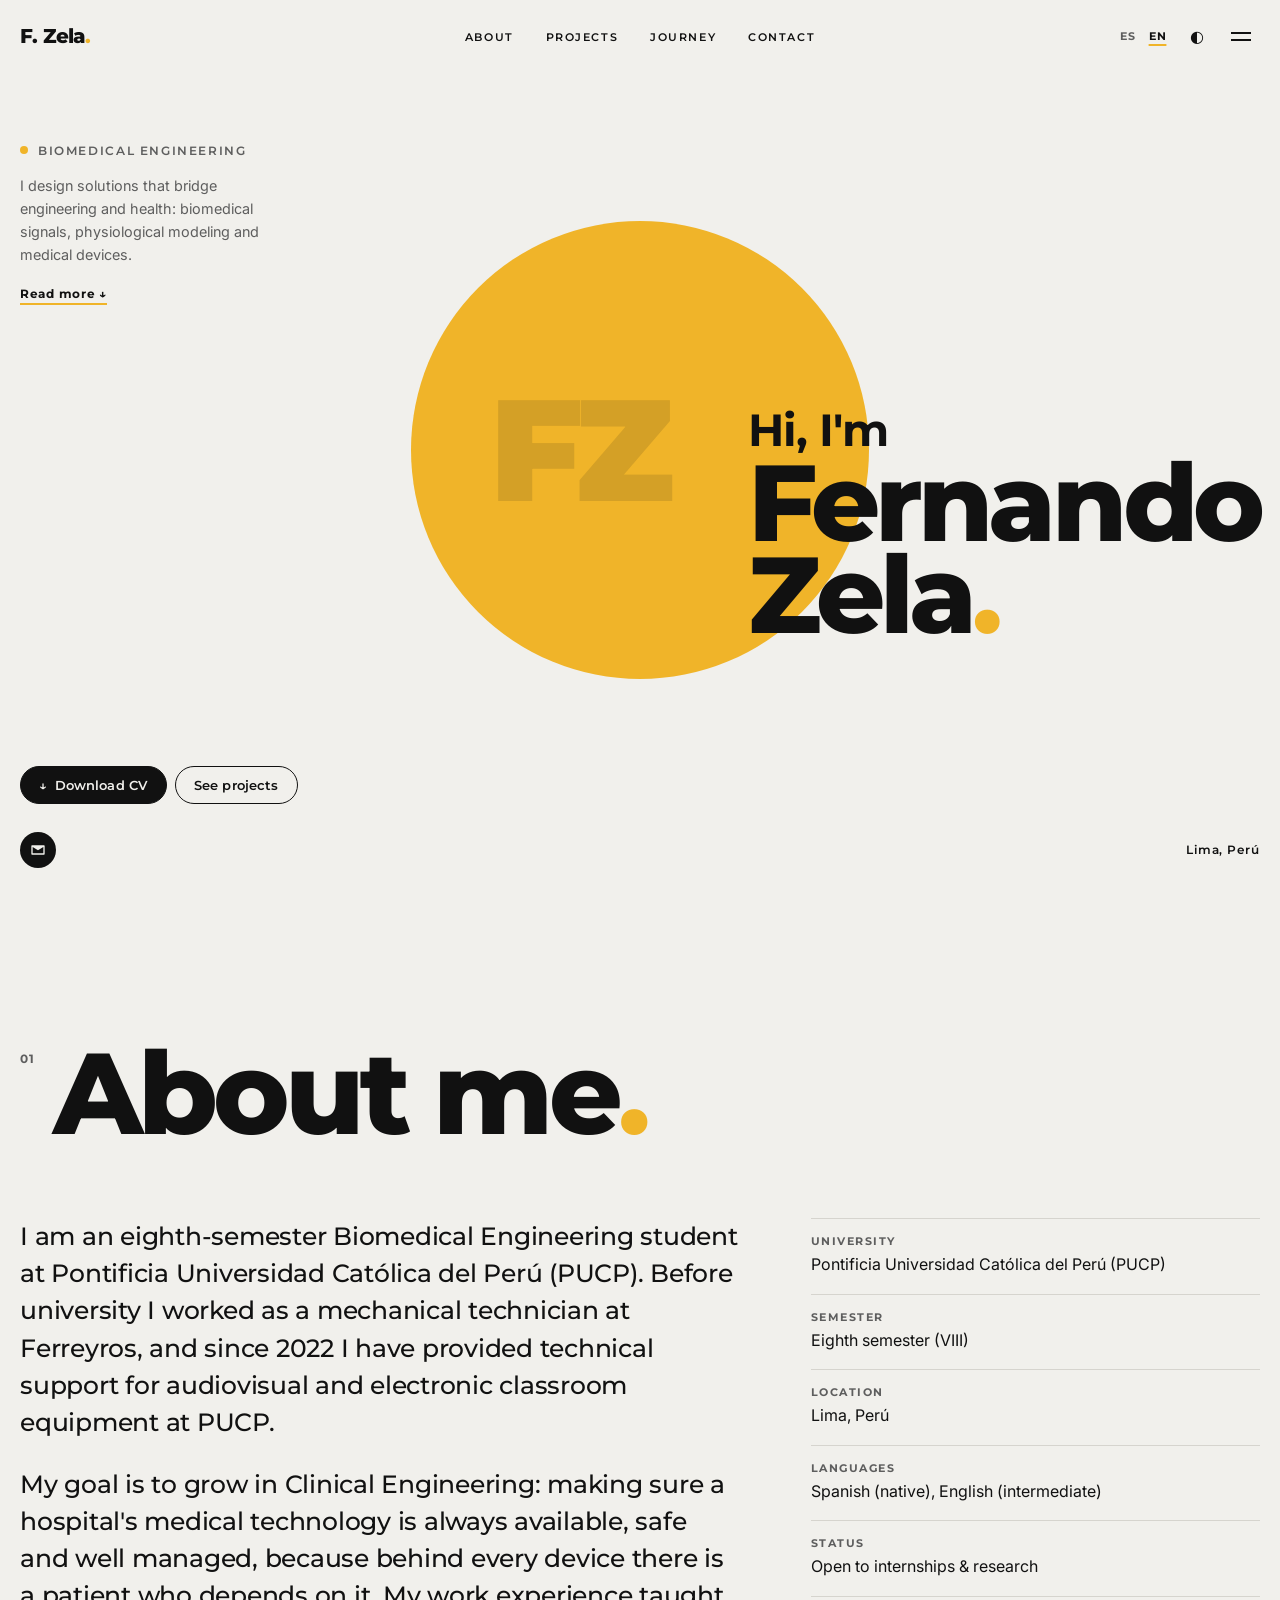
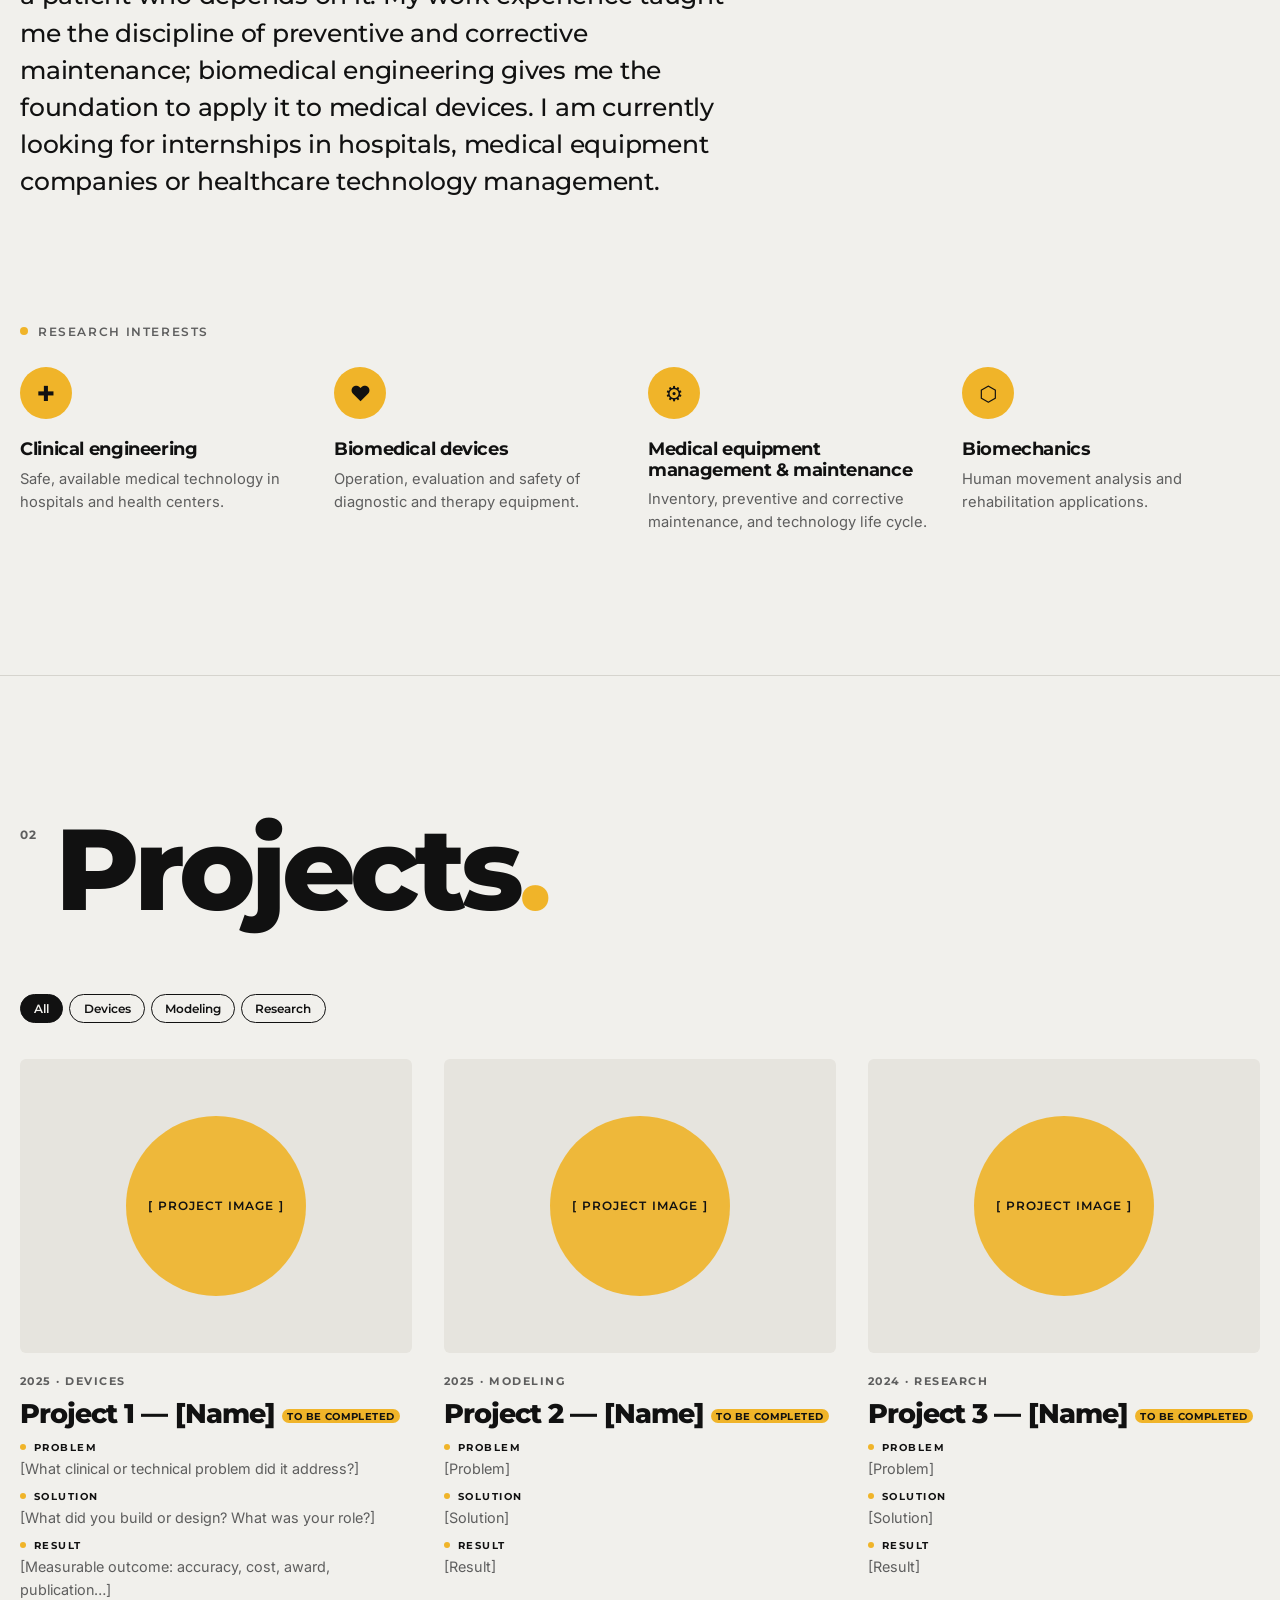
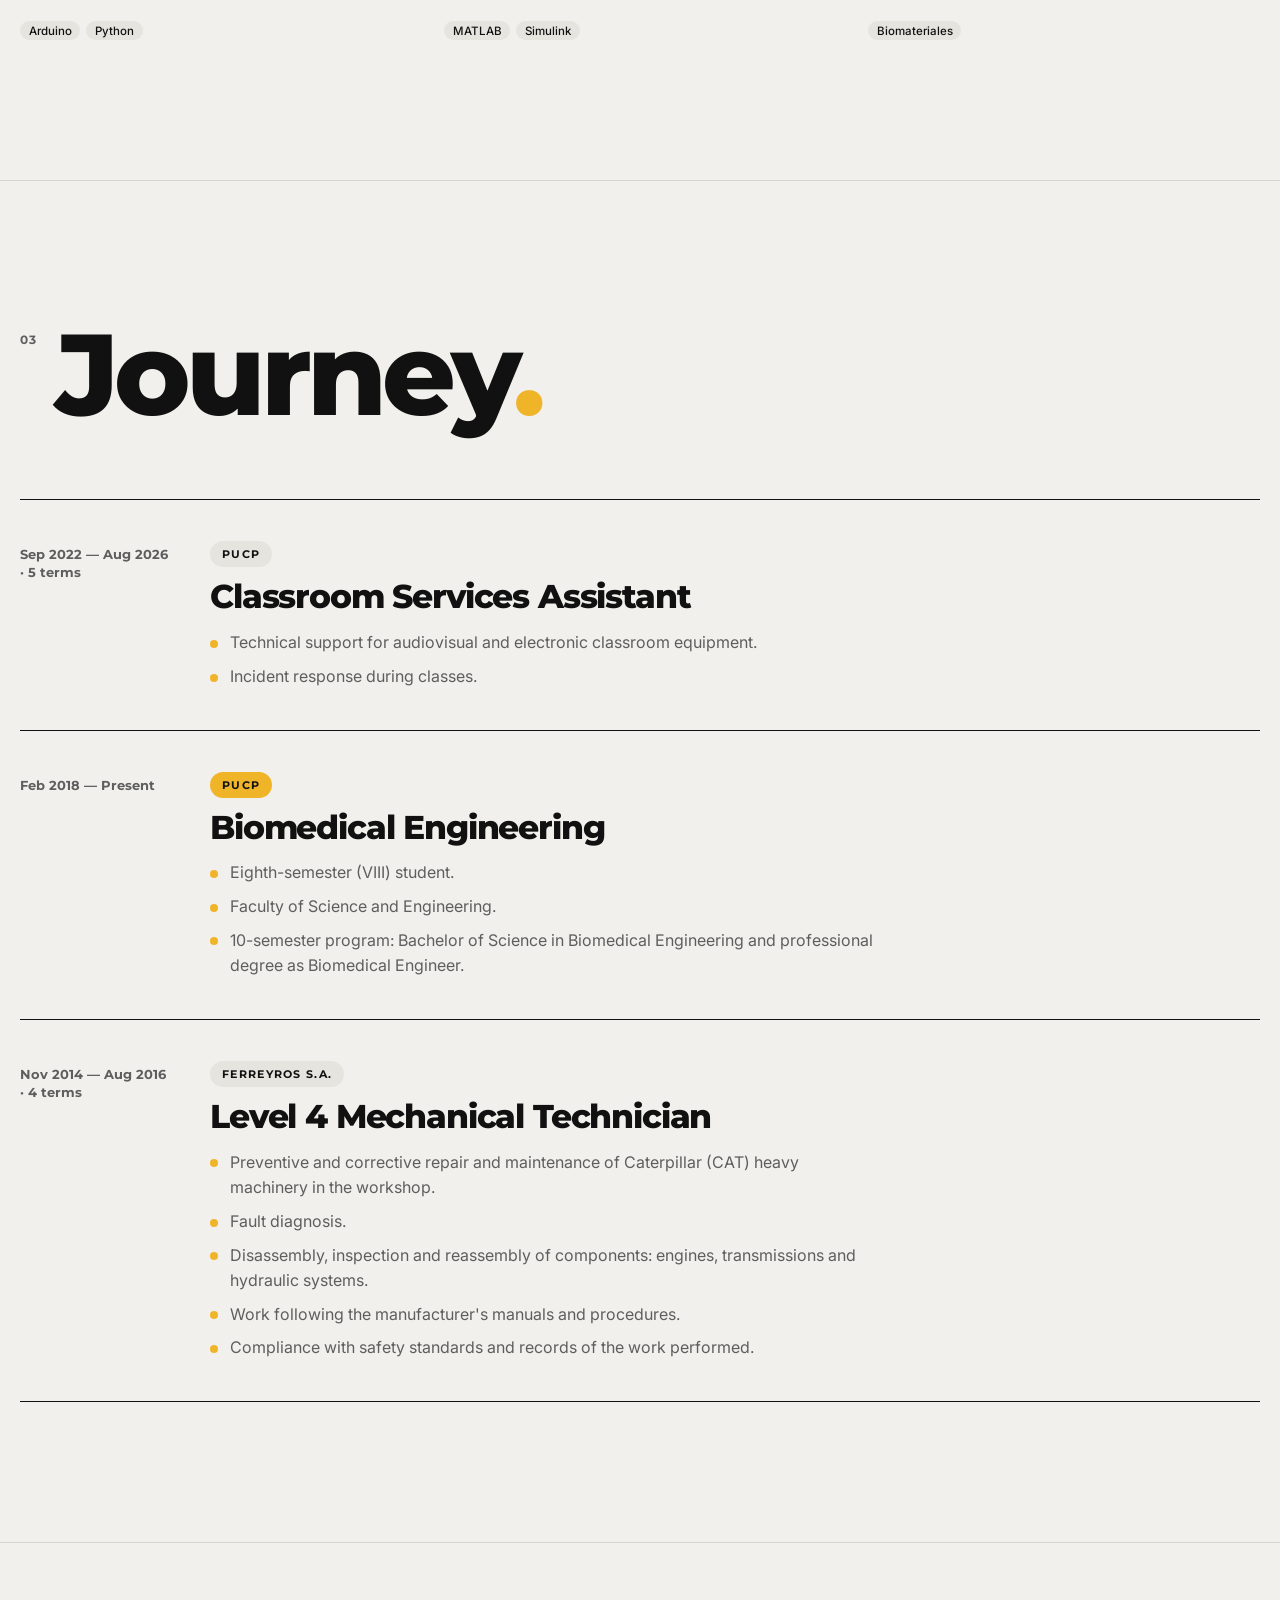
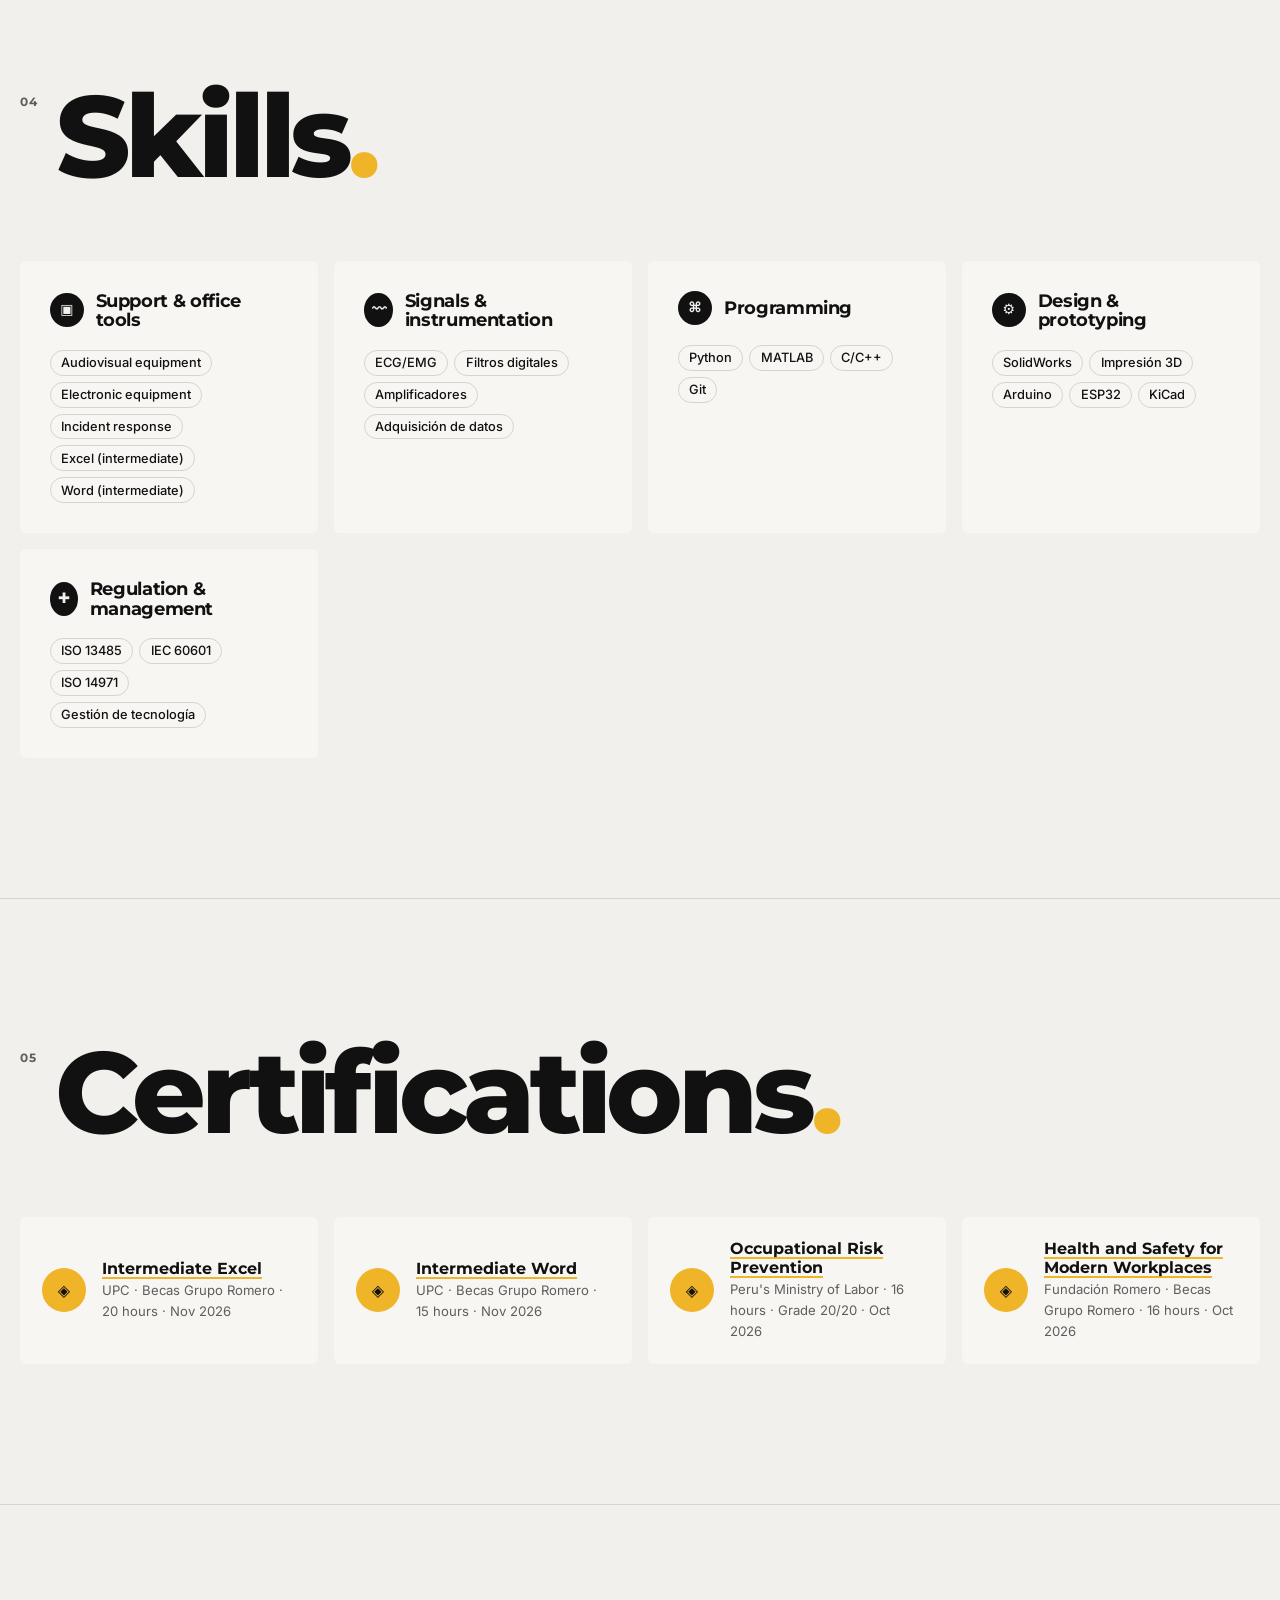
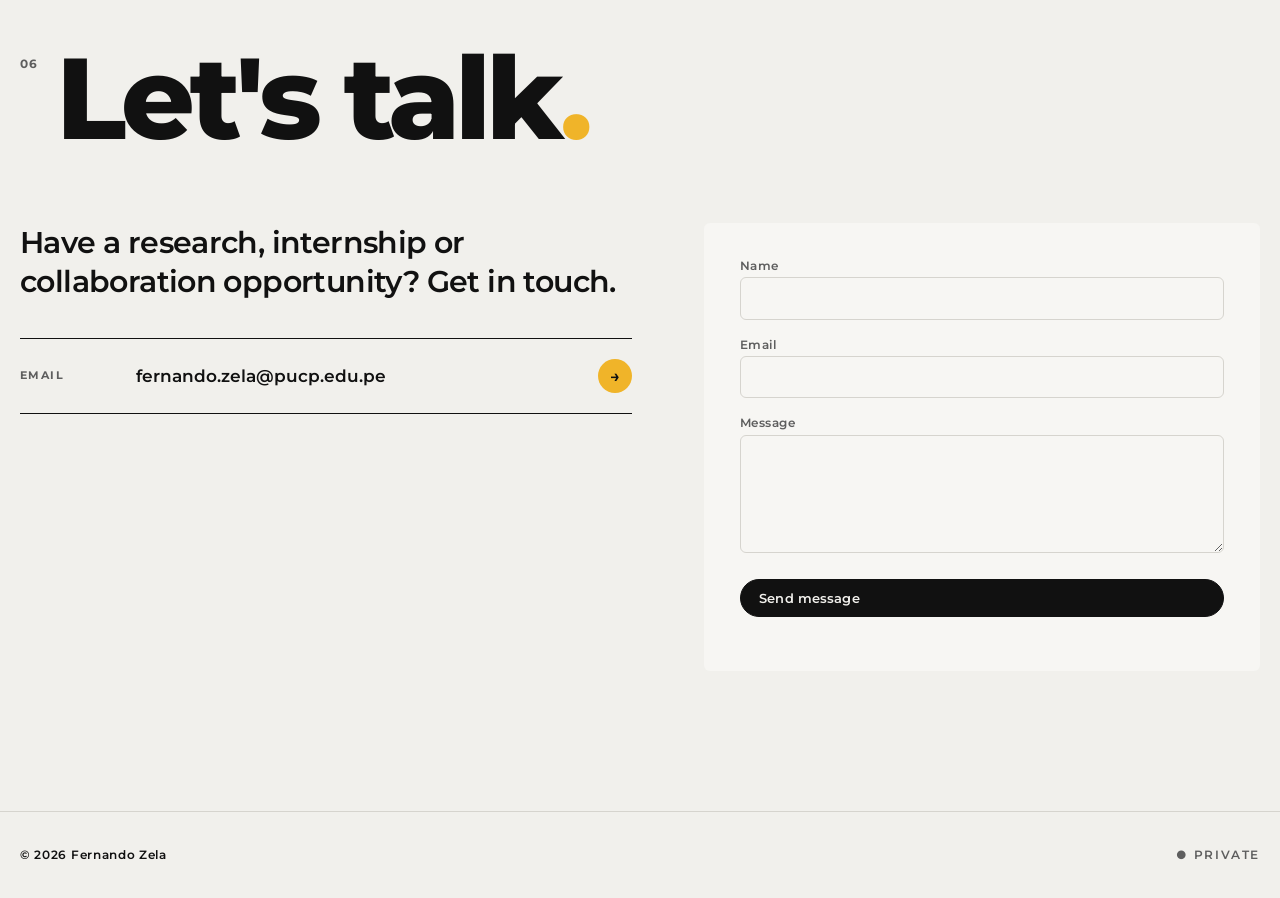
==== commit 5196cead: "Actualiza el párrafo de motivación (Ingeniería Clínica)" ====
--- a/index.html
+++ b/index.html
@@ -9,8 +9,8 @@
   <link rel="preconnect" href="https://fonts.googleapis.com">
   <link href="https://fonts.googleapis.com/css2?family=Montserrat:wght@500;600;700;800;900&family=Inter:wght@400;500;600&family=JetBrains+Mono:wght@400;500&display=swap" rel="stylesheet">
   <script>try { if (localStorage.getItem("theme") === "dark") document.documentElement.dataset.theme = "dark"; } catch (e) {}</script>
-  <link rel="stylesheet" href="css/base.css">
-  <link rel="stylesheet" href="css/public.css">
+  <link rel="stylesheet" href="css/base.css?v=20261108b">
+  <link rel="stylesheet" href="css/public.css?v=20261108b">
 </head>
 <body>
 
@@ -146,7 +146,7 @@
   </div>
 </footer>
 
-<script src="js/content.js"></script>
-<script src="js/public.js"></script>
+<script src="js/content.js?v=20261108b"></script>
+<script src="js/public.js?v=20261108b"></script>
 </body>
 </html>
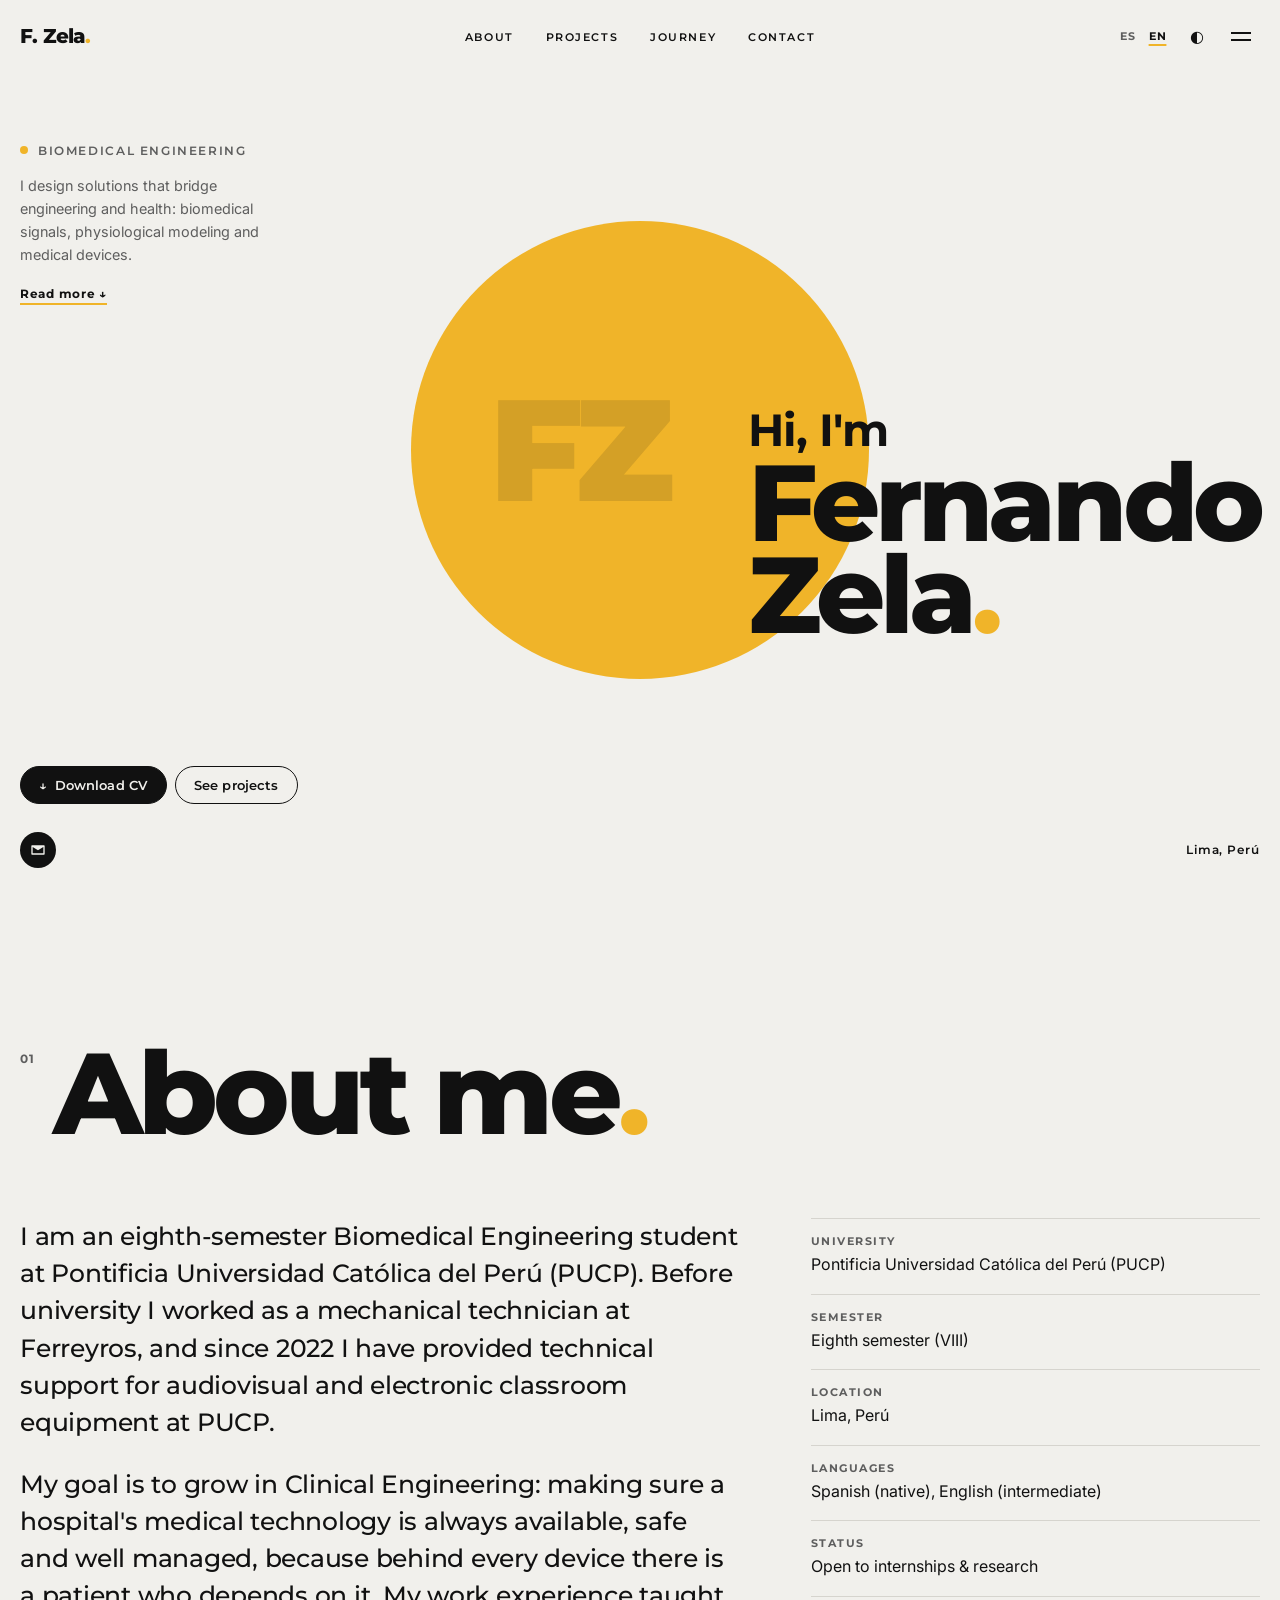
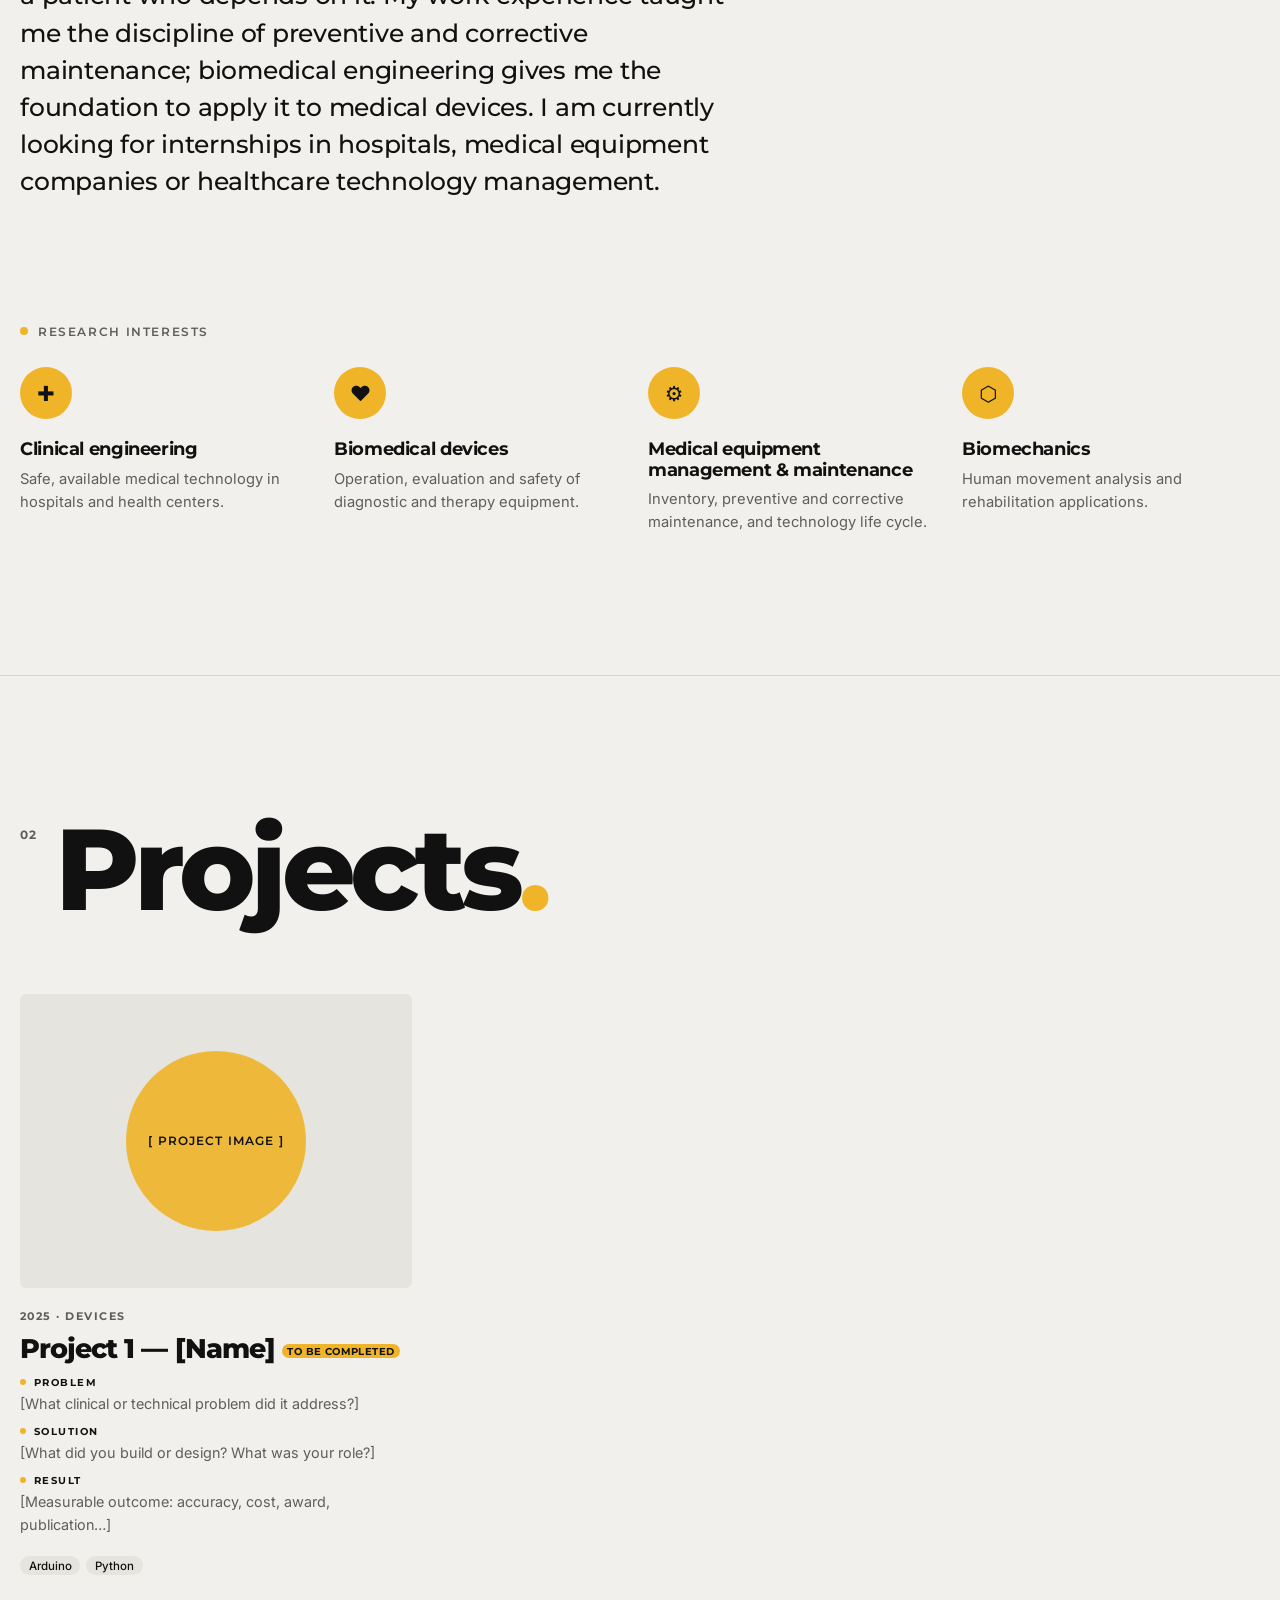
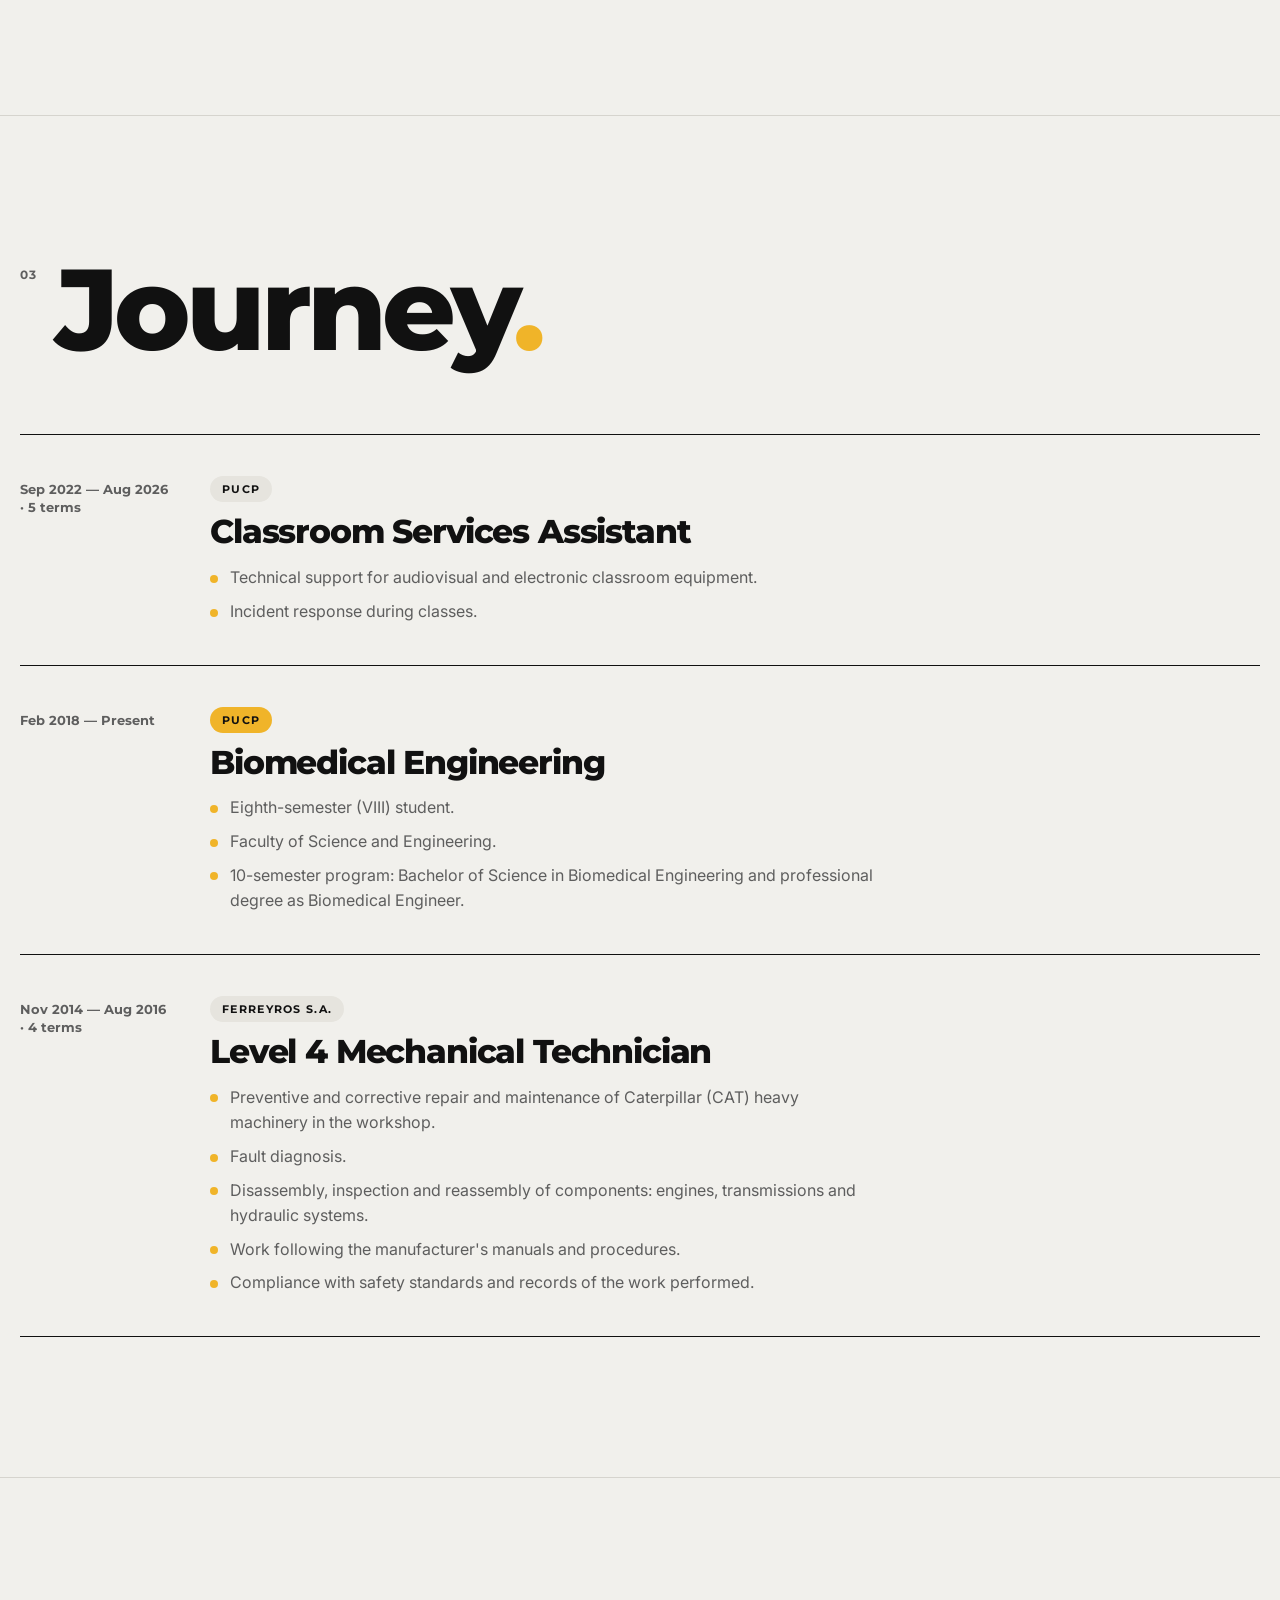
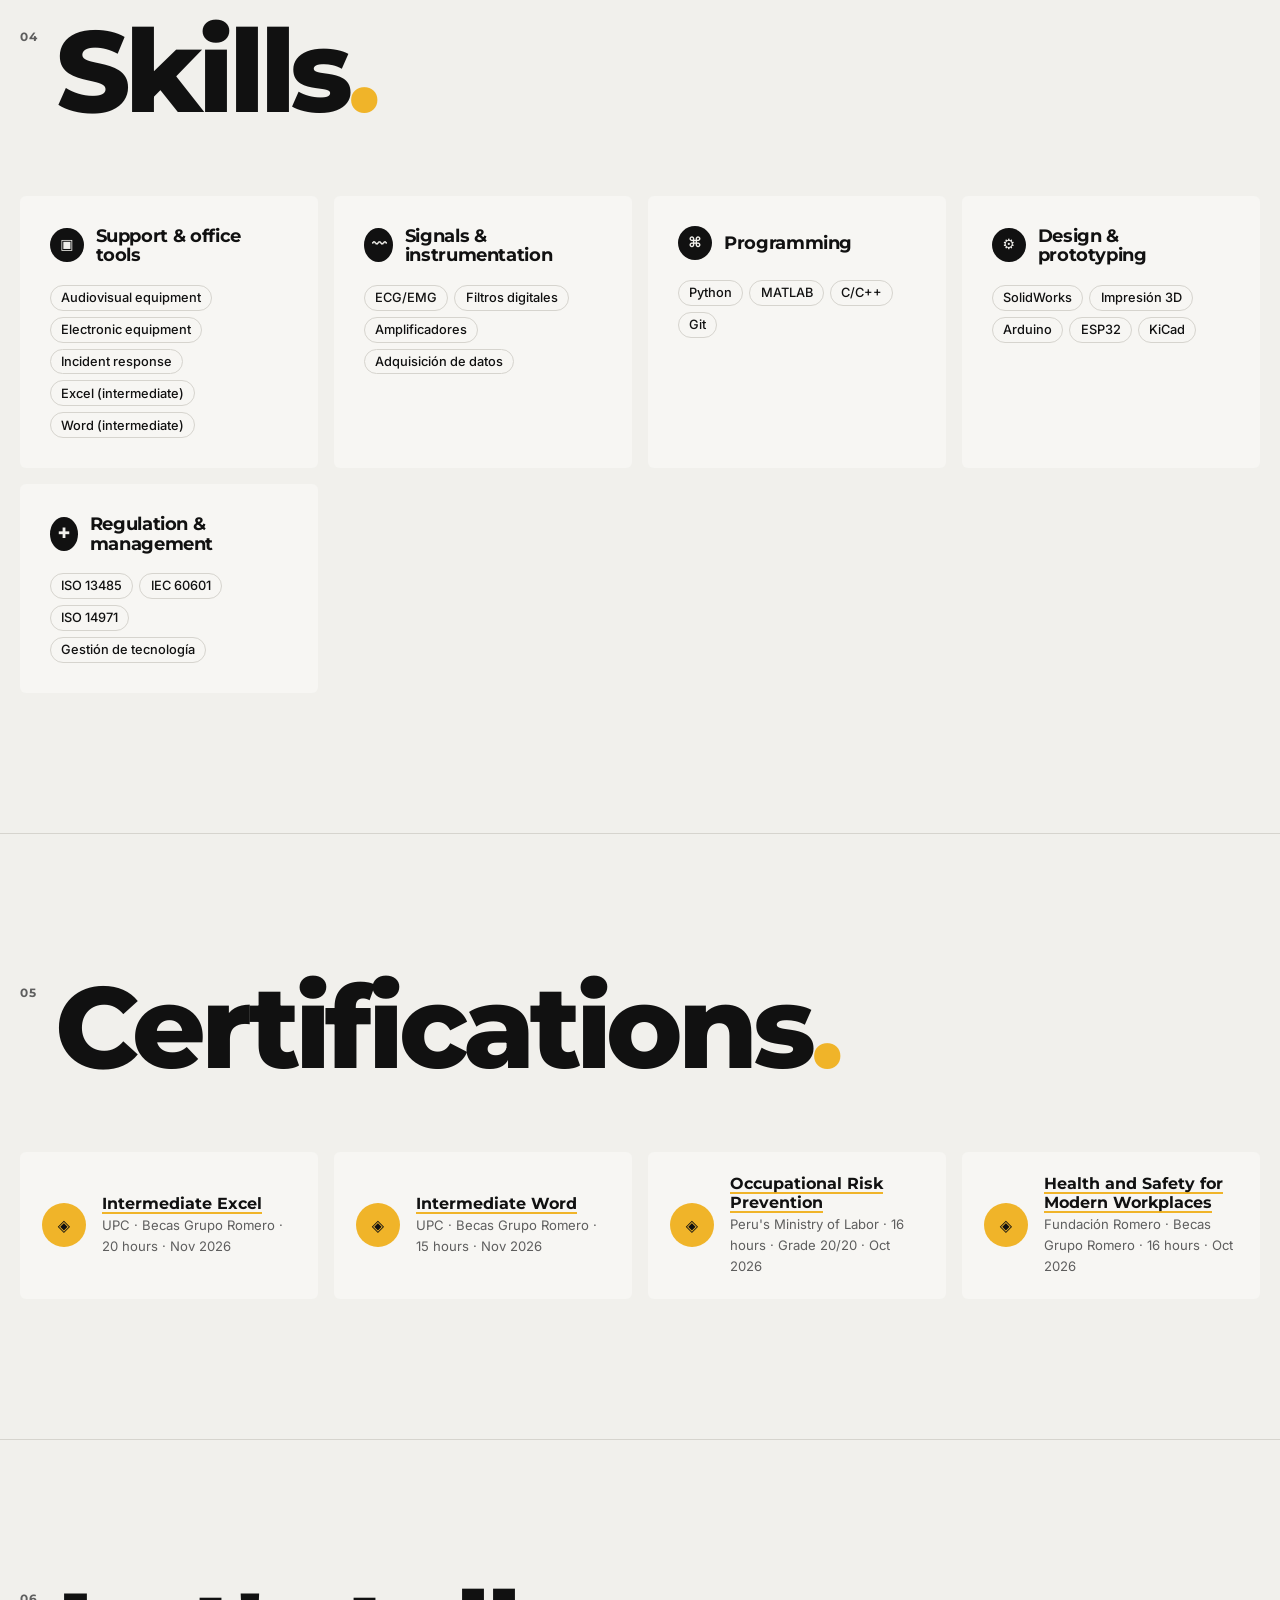
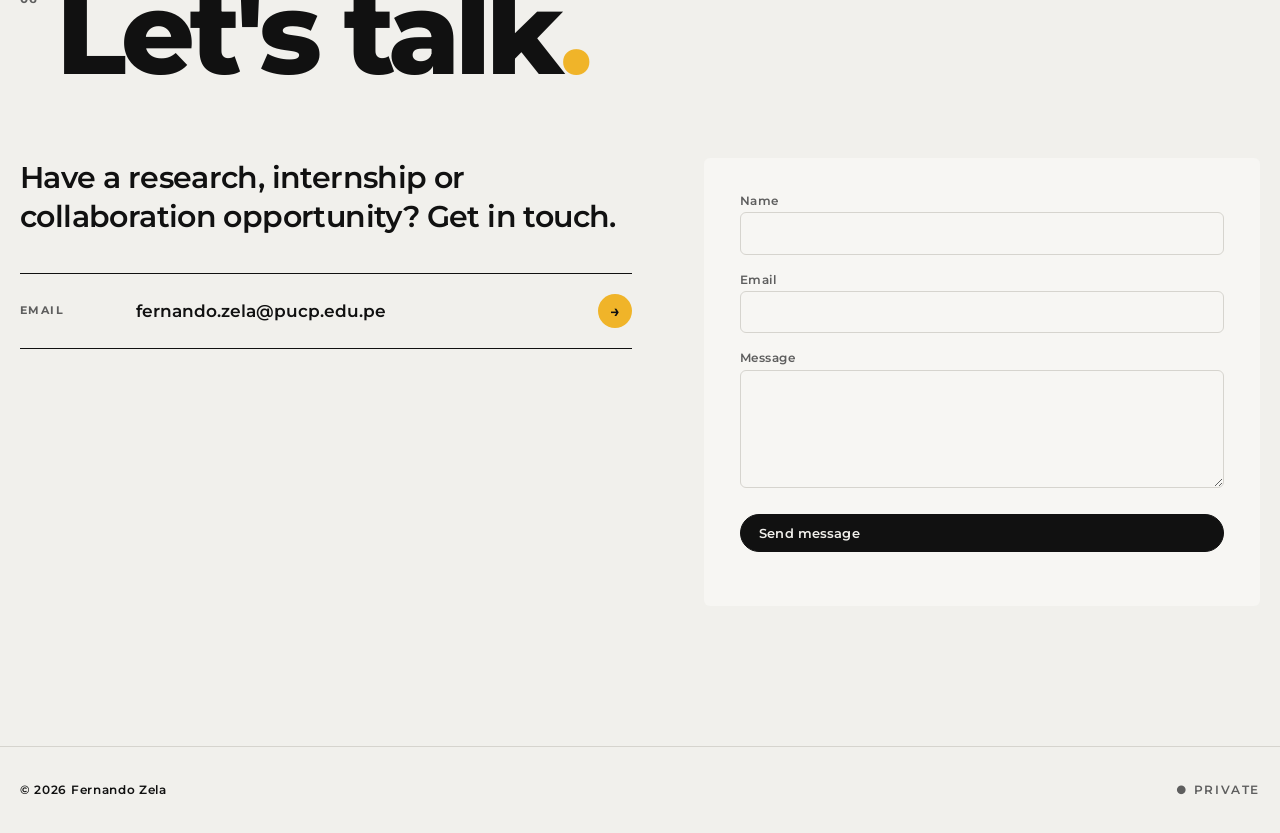
==== commit caf6a452: "Deja un solo proyecto y avisa cuando Supabase no responde" ====
--- a/index.html
+++ b/index.html
@@ -9,8 +9,8 @@
   <link rel="preconnect" href="https://fonts.googleapis.com">
   <link href="https://fonts.googleapis.com/css2?family=Montserrat:wght@500;600;700;800;900&family=Inter:wght@400;500;600&family=JetBrains+Mono:wght@400;500&display=swap" rel="stylesheet">
   <script>try { if (localStorage.getItem("theme") === "dark") document.documentElement.dataset.theme = "dark"; } catch (e) {}</script>
-  <link rel="stylesheet" href="css/base.css?v=20261108b">
-  <link rel="stylesheet" href="css/public.css?v=20261108b">
+  <link rel="stylesheet" href="css/base.css?v=20261108c">
+  <link rel="stylesheet" href="css/public.css?v=20261108c">
 </head>
 <body>
 
@@ -146,7 +146,7 @@
   </div>
 </footer>
 
-<script src="js/content.js?v=20261108b"></script>
-<script src="js/public.js?v=20261108b"></script>
+<script src="js/content.js?v=20261108c"></script>
+<script src="js/public.js?v=20261108c"></script>
 </body>
 </html>
